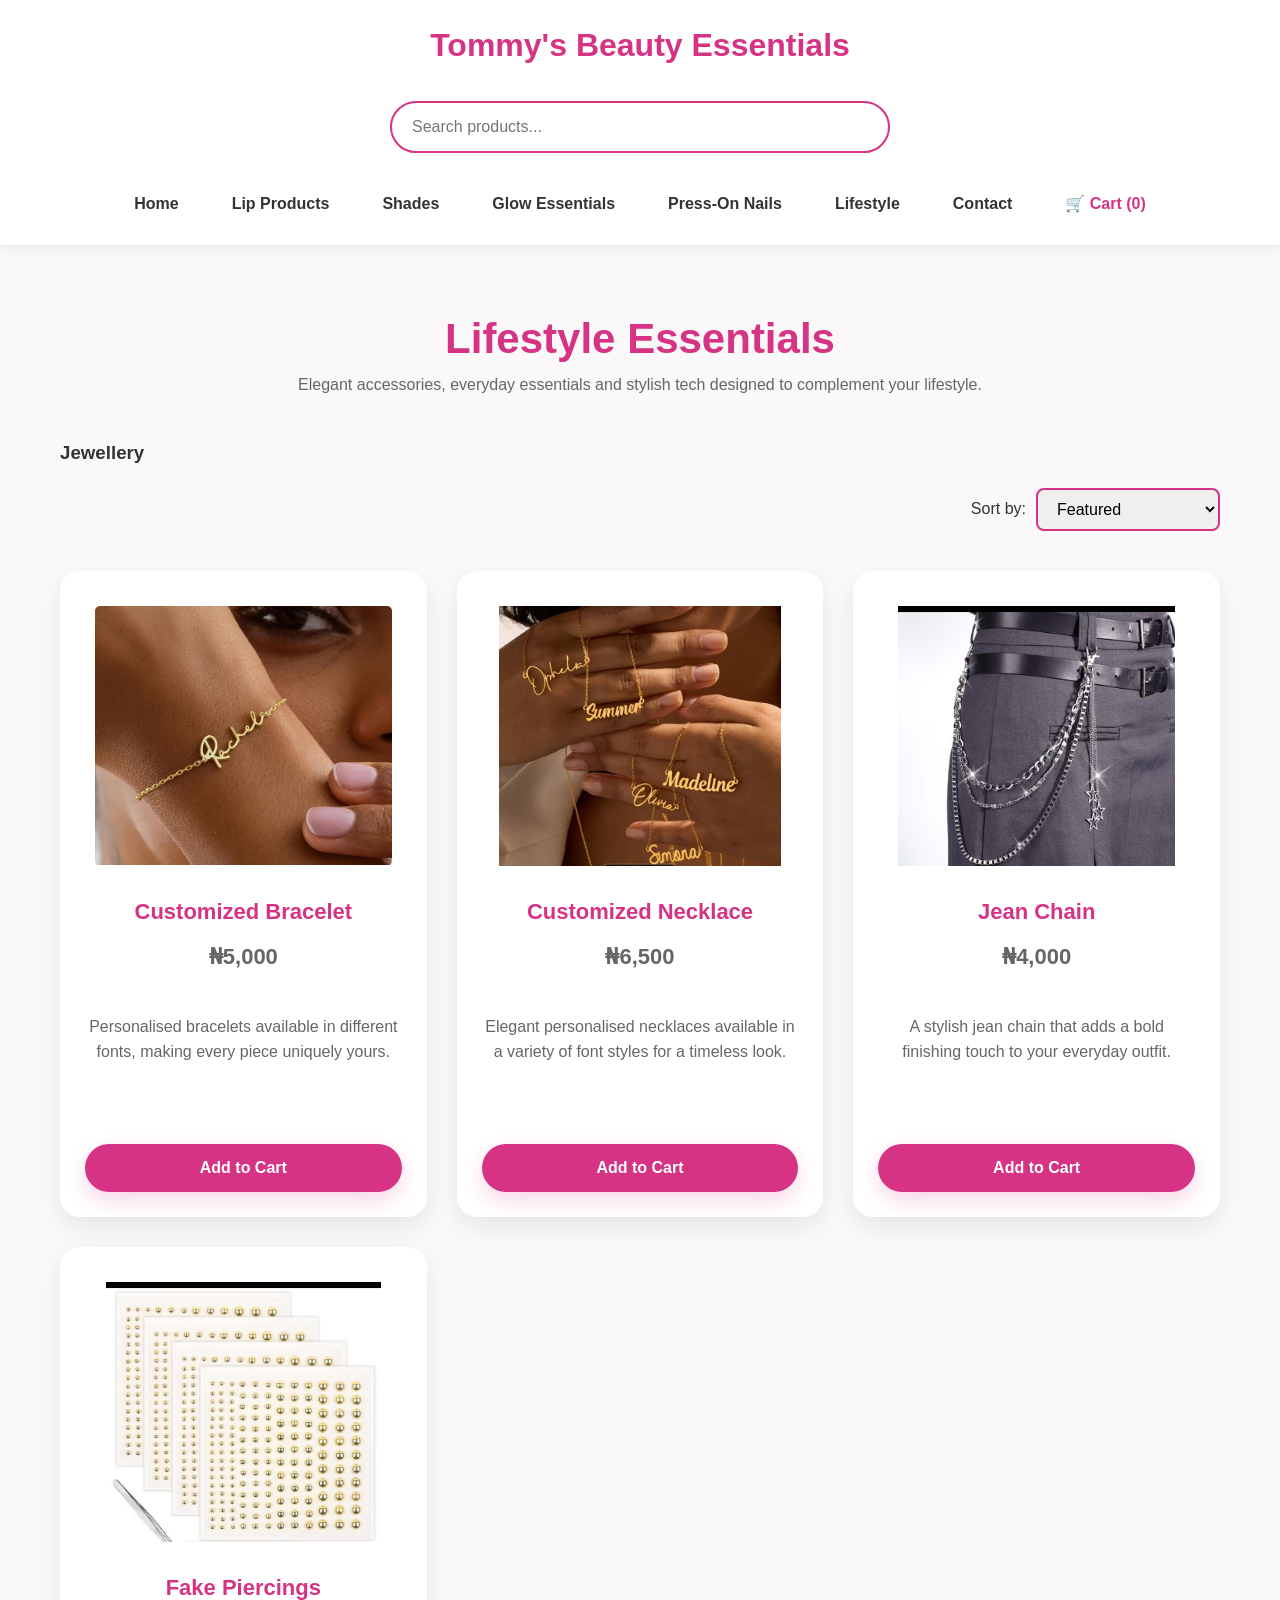
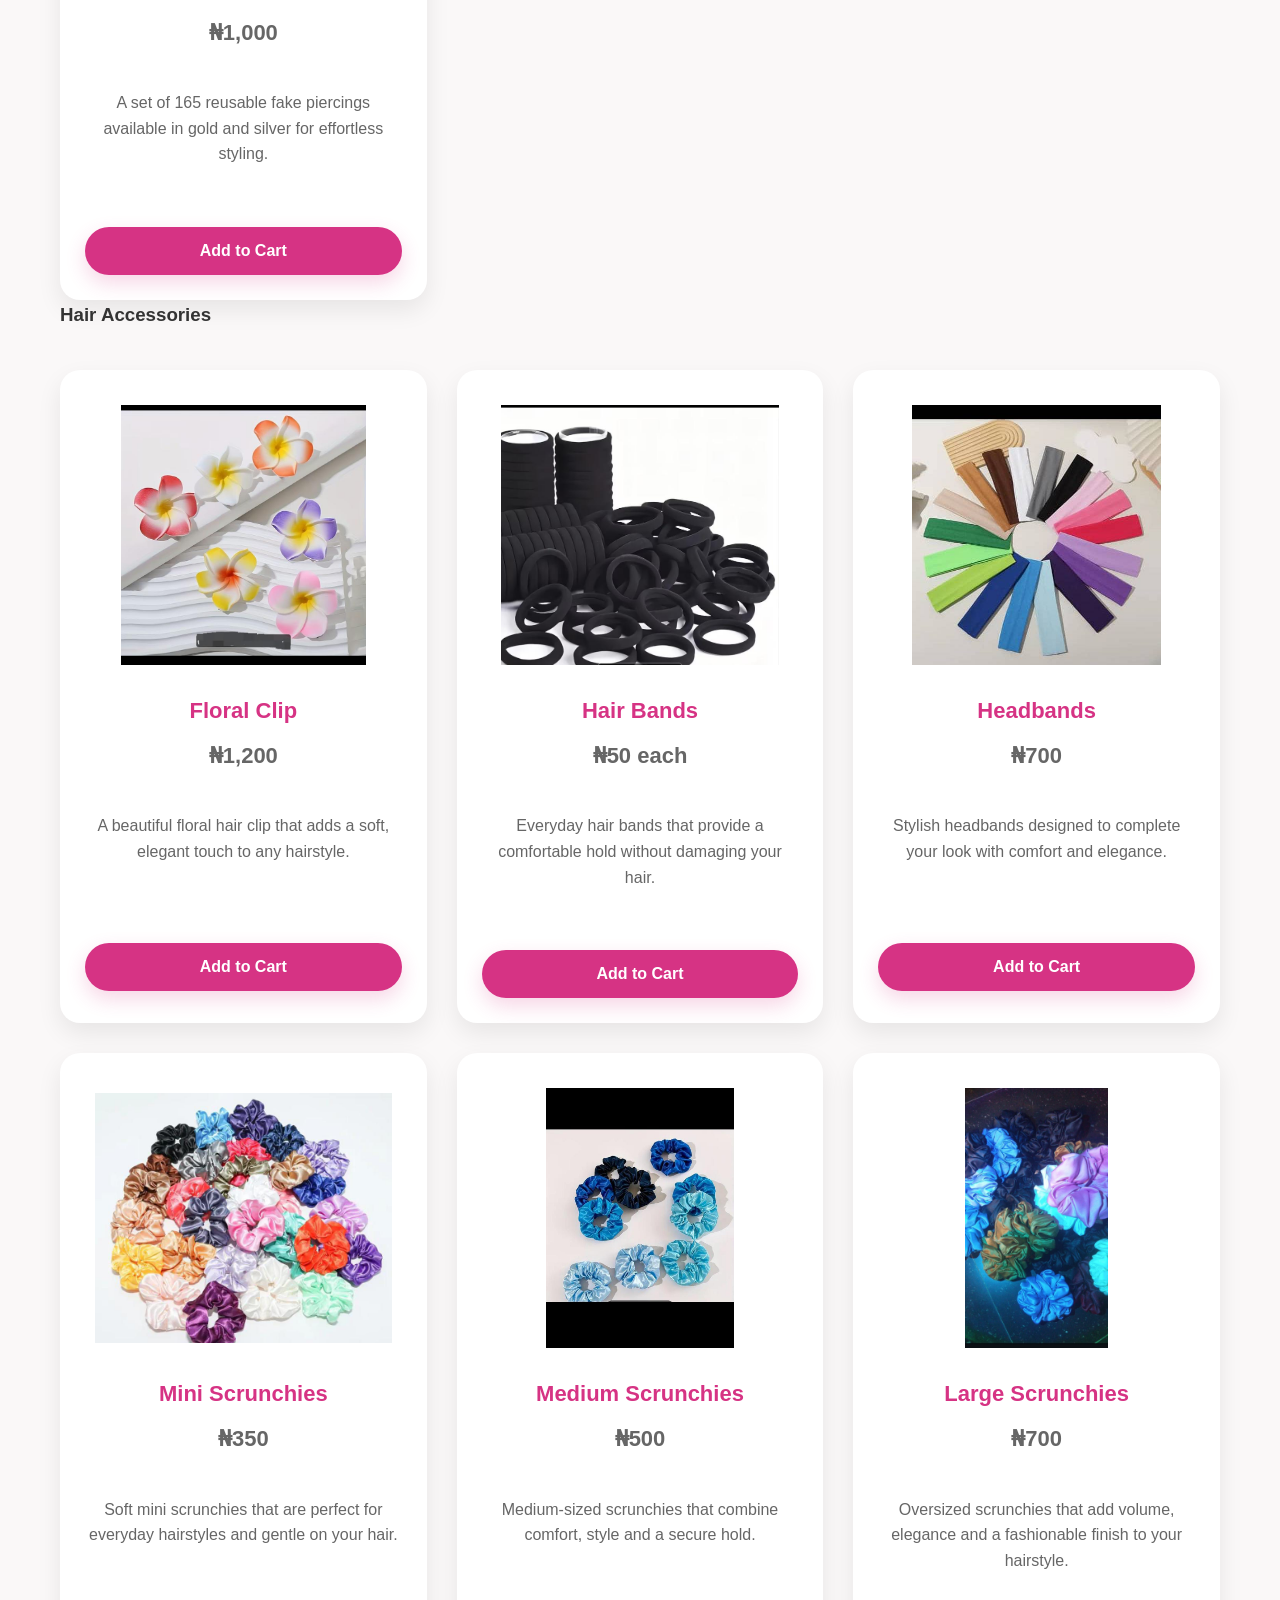
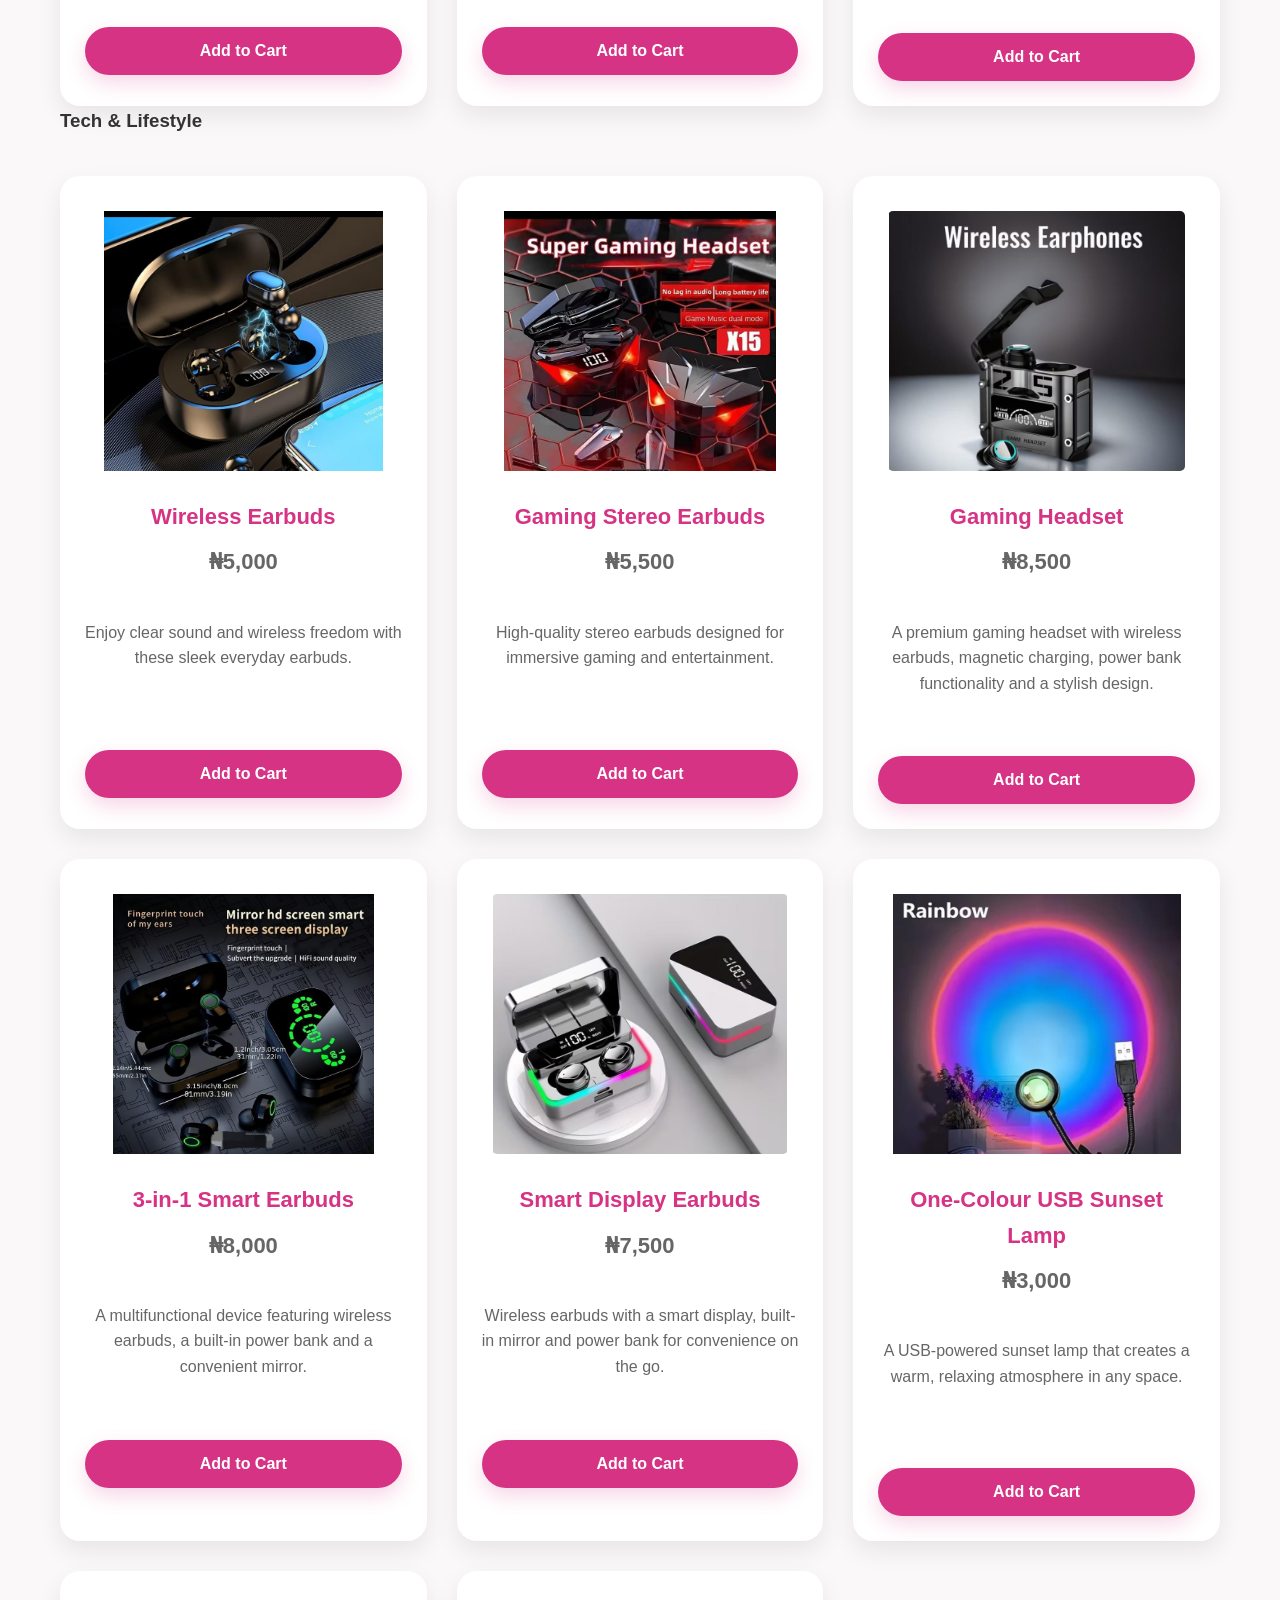
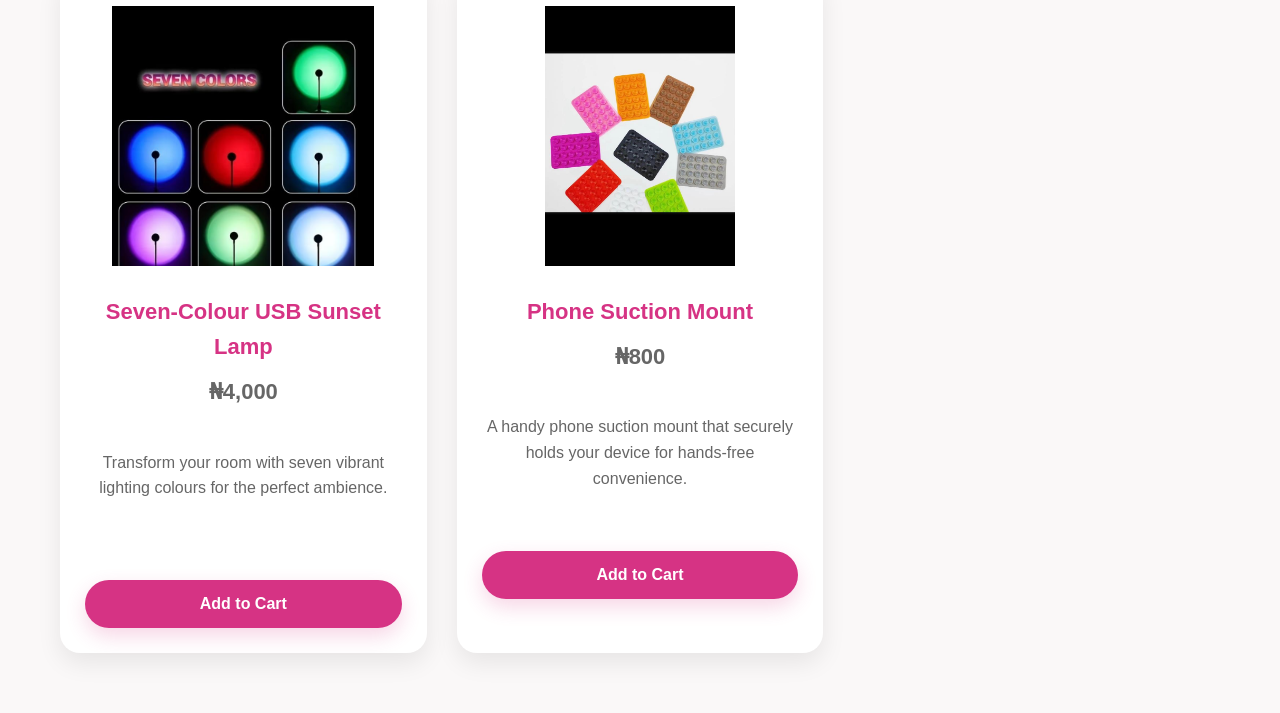
==== accessories.html @ 5f36fb68 "First website upload" ====
<!DOCTYPE html>
<html lang="en">
<head>
    <meta charset="UTF-8">
    <meta name="viewport" content="width=device-width, initial-scale=1.0">
    <title>Lifestyle Essentials | Tommy's Beauty Essentials</title>
    <link rel="stylesheet" href="style.css">
    <link rel="icon" type="image/jpeg" href="images/favicon.jpeg">
</head>

<body>

<header>
    <h1>Tommy's Beauty Essentials</h1>
    <div class="search-box">
    <input
        type="text"
        id="searchInput"
        placeholder="Search products..."
        onkeyup="searchProducts()">
    </div>

    <nav>
        <a href="index.html">Home</a>
        <a href="lip-products.html">Lip Products</a>
        <a href="shades.html">Shades</a>
        <a href="skincare.html">Glow Essentials</a>
        <a href="nails.html">Press-On Nails</a>
        <a href="accessories.html">Lifestyle</a>
        <a href="contact.html">Contact</a>
        <a href="cart.html" id="cart-link">🛒 Cart (0)</a>
</nav>
</header>

<section class="collection">

    <h2>Lifestyle Essentials</h2>

    <p>Elegant accessories, everyday essentials and stylish tech designed to complement your lifestyle.</p>

    <h3>Jewellery</h3>
    <div class="sort-box">

<label for="sort">Sort by:</label>

<select id="sort" onchange="sortProducts()">

<option value="default">Featured</option>

<option value="low-high">Price: Low to High</option>

<option value="high-low">Price: High to Low</option>

<option value="a-z">A - Z</option>

<option value="z-a">Z - A</option>

</select>

</div>

    <div class="product-container">
      <div class="product-card">

    <img src="images/customized-bracelets.jpeg" alt="Customized Bracelet">

    <h3>Customized Bracelet</h3>

    <p class="price">₦5,000</p>

    <p class="product-description">
        Personalised bracelets available in different fonts, making every piece uniquely yours.
    </p>

    <button onclick="addToCart('Customized Bracelet', 5000)">Add to Cart</button>

</div>
  <div class="product-card">

    <img src="images/customized-necklaces.jpeg" alt="Customized Necklace">

    <h3>Customized Necklace</h3>

    <p class="price">₦6,500</p>

    <p class="product-description">
        Elegant personalised necklaces available in a variety of font styles for a timeless look.
    </p>

    <button onclick="addToCart('Customized Necklace', 6500)">Add to Cart</button>

</div>
<div class="product-card">

    <img src="images/jean-chain.jpeg" alt="Jean Chain">

    <h3>Jean Chain</h3>

    <p class="price">₦4,000</p>

    <p class="product-description">
        A stylish jean chain that adds a bold finishing touch to your everyday outfit.
    </p>

    <button onclick="addToCart('Jean Chain', 4000)">Add to Cart</button>

</div>
<div class="product-card">

    <img src="images/fake-piercings.jpeg" alt="Fake Piercings">

    <h3>Fake Piercings</h3>

    <p class="price">₦1,000</p>

    <p class="product-description">
        A set of 165 reusable fake piercings available in gold and silver for effortless styling.
    </p>

    <button onclick="addToCart('Fake Piercings', 1000)">Add to Cart</button>

</div>
    </div>
    <h3>Hair Accessories</h3>

<div class="product-container">
    <div class="product-card">

    <img src="images/floral-clip.jpeg" alt="Floral Clip">

    <h3>Floral Clip</h3>

    <p class="price">₦1,200</p>

    <p class="product-description">
        A beautiful floral hair clip that adds a soft, elegant touch to any hairstyle.
    </p>

    <button onclick="addToCart('Floral Clip', 1200)">Add to Cart</button>

</div>
<div class="product-card">

    <img src="images/hair-bands.jpeg" alt="Hair Bands">

    <h3>Hair Bands</h3>

    <p class="price">₦50 each</p>

    <p class="product-description">
        Everyday hair bands that provide a comfortable hold without damaging your hair.
    </p>

 <button onclick="addToCart('Hair Bands', 50)">Add to Cart</button>   

</div>
<div class="product-card">

    <img src="images/headbands.jpeg" alt="Headbands">

    <h3>Headbands</h3>

    <p class="price">₦700</p>

    <p class="product-description">
        Stylish headbands designed to complete your look with comfort and elegance.
    </p>

    <button onclick="addToCart('Headbands', 700)">Add to Cart</button>

</div>
<div class="product-card">

    <img src="images/mini-scrunchies.jpeg" alt="Mini Scrunchies">

    <h3>Mini Scrunchies</h3>

    <p class="price">₦350</p>

    <p class="product-description">
        Soft mini scrunchies that are perfect for everyday hairstyles and gentle on your hair.
    </p>

    <button onclick="addToCart('Mini Scrunchies', 350)">Add to Cart</button>

</div>
<div class="product-card">

    <img src="images/medium-size-scrunchies.jpeg" alt="Medium Scrunchies">

    <h3>Medium Scrunchies</h3>

    <p class="price">₦500</p>

    <p class="product-description">
        Medium-sized scrunchies that combine comfort, style and a secure hold.
    </p>

    <button onclick="addToCart('Medium Scrunchies', 500)">Add to Cart</button>

</div>
<div class="product-card">

    <img src="images/big-scrunchies.jpeg" alt="Large Scrunchies">

    <h3>Large Scrunchies</h3>

    <p class="price">₦700</p>

    <p class="product-description">
        Oversized scrunchies that add volume, elegance and a fashionable finish to your hairstyle.
    </p>

    <button onclick="addToCart('Large Scrunchies', 700)">Add to Cart</button>

</div>
</div>
<h3>Tech & Lifestyle</h3>

<div class="product-container">
    <div class="product-card">

    <img src="images/wireless-earbuds.jpeg" alt="Wireless Earbuds">

    <h3>Wireless Earbuds</h3>

    <p class="price">₦5,000</p>

    <p class="product-description">
        Enjoy clear sound and wireless freedom with these sleek everyday earbuds.
    </p>

    <button onclick="addToCart('Wireless Earbuds', 5000)">Add to Cart</button>

</div>
<div class="product-card">

    <img src="images/gaming-stereo-earbud.jpeg" alt="Gaming Stereo Earbuds">

    <h3>Gaming Stereo Earbuds</h3>

    <p class="price">₦5,500</p>

    <p class="product-description">
        High-quality stereo earbuds designed for immersive gaming and entertainment.
    </p>

    <button onclick="addToCart('Gaming Stereo Earbuds', 5500)">Add to Cart</button>

</div>
<div class="product-card">

    <img src="images/gaming-headset.jpeg" alt="Gaming Headset">

    <h3>Gaming Headset</h3>

    <p class="price">₦8,500</p>

    <p class="product-description">
        A premium gaming headset with wireless earbuds, magnetic charging, power bank functionality and a stylish design.
    </p>

    <button onclick="addToCart('Gaming Headset', 8500)">Add to Cart</button>

</div>
<div class="product-card">

    <img src="images/three-in-one-earbud.jpeg" alt="3-in-1 Smart Earbuds">

    <h3>3-in-1 Smart Earbuds</h3>

    <p class="price">₦8,000</p>

    <p class="product-description">
        A multifunctional device featuring wireless earbuds, a built-in power bank and a convenient mirror.
    </p>

    <button onclick="addToCart('3-in-1 Smart Earbuds', 8000)">Add to Cart</button>

</div>
<div class="product-card">

    <img src="images/ear-buds.jpeg" alt="Smart Display Earbuds">

    <h3>Smart Display Earbuds</h3>

    <p class="price">₦7,500</p>

    <p class="product-description">
        Wireless earbuds with a smart display, built-in mirror and power bank for convenience on the go.
    </p>

    <button onclick="addToCart('Smart Display Earbuds', 7500)">Add to Cart</button>

</div>
<div class="product-card">

    <img src="images/one-color-usb-lamp.jpeg" alt="One-Colour USB Sunset Lamp">

    <h3>One-Colour USB Sunset Lamp</h3>

    <p class="price">₦3,000</p>

    <p class="product-description">
        A USB-powered sunset lamp that creates a warm, relaxing atmosphere in any space.
    </p>

    <button onclick="addToCart('One-Colour USB Sunset Lamp', 3000)">Add to Cart</button>

</div>
<div class="product-card">

    <img src="images/seven-colors-usb-lamp.jpeg" alt="Seven-Colour USB Sunset Lamp">

    <h3>Seven-Colour USB Sunset Lamp</h3>

    <p class="price">₦4,000</p>

    <p class="product-description">
        Transform your room with seven vibrant lighting colours for the perfect ambience.
    </p>

    <button onclick="addToCart('Seven-Colour USB Sunset Lamp', 4000)">Add to Cart</button>

</div>
<div class="product-card">

    <img src="images/phone-suction.jpeg" alt="Phone Suction Mount">

    <h3>Phone Suction Mount</h3>

    <p class="price">₦800</p>

    <p class="product-description">
        A handy phone suction mount that securely holds your device for hands-free convenience.
    </p>

    <button onclick="addToCart('Phone Suction Mount', 800)">Add to Cart</button>

</div>
</div>

</section>
<script src="script.js"></script>
</body>
</html>
---- style.css ----
/* ===========================
   GLOBAL STYLES
=========================== */

*{
    margin:0;
    padding:0;
    box-sizing:border-box;
}

body{
    font-family:Arial, Helvetica, sans-serif;
    background:#faf8f8;
    color:#333;
    line-height:1.6;
}

img{
    max-width:100%;
    display:block;
}

a{
    text-decoration:none;
}

/* ===========================
   HEADER
=========================== */

header{
    background:white;
    padding:20px;
    text-align:center;
    box-shadow:0 3px 12px rgba(0,0,0,.08);
    position:sticky;
    top:0;
    width:100%;
    z-index:999;
}

header h1{
    color:#d63384;
    margin-bottom:15px;
    font-size:2rem;
}

/* ===========================
   NAVIGATION
=========================== */

nav{
    display:flex;
    justify-content:center;
    flex-wrap:wrap;
    gap:25px;
}

nav a{
    color:#333;
    font-weight:bold;
    transition:.3s;
    padding:8px 14px;
    border-radius:8px;
}

nav a:hover{
    color:#d63384;
    background:#ffe3ef;
}

#cart-link{
    color:#d63384;
}

/* ===========================
   HERO
=========================== */

.hero{
    min-height:85vh;
    display:flex;
    flex-direction:column;
    justify-content:center;
    align-items:center;
    text-align:center;
    padding:40px 20px;
    background:linear-gradient(135deg,#fff7fb,#ffeaf3,#fff);
}

.hero h2{
    font-size:60px;
    color:#d63384;
    margin-bottom:20px;
    line-height:1.2;
}

.hero p{
    max-width:700px;
    font-size:20px;
    color:#666;
}

.hero-buttons{
    display:flex;
    gap:20px;
    margin-top:35px;
    flex-wrap:wrap;
}

/* ===========================
   BUTTONS
=========================== */

button{
    background:#d63384;
    color:white;
    border:none;
    padding:15px 35px;
    border-radius:40px;
    font-size:16px;
    font-weight:bold;
    cursor:pointer;
    transition:.3s;
    box-shadow:0 8px 20px rgba(214,51,132,.2);
}
button:hover{
    transform:translateY(-3px) scale(1.03);
    background:#b6256d;
}

.secondary-btn{
    background:white;
    color:#d63384;
    border:2px solid #d63384;
}

.secondary-btn:hover{
    color:white;
    background:#d63384;
}

/* ===========================
   STATS SECTION
=========================== */

.stats{
    display:grid;
    grid-template-columns:repeat(auto-fit,minmax(220px,1fr));
    gap:25px;
    padding:80px 10%;
    background:white;
}

.stat-box{
    background:#fff7fb;
    padding:30px;
    border-radius:18px;
    text-align:center;
    box-shadow:0 8px 20px rgba(0,0,0,.06);
    transition:.3s;
}

.stat-box:hover{
    transform:translateY(-8px);
}

.stat-box h3{
    font-size:35px;
    color:#d63384;
    margin-bottom:10px;
}

.stat-box p{
    color:#666;
}

/* ===========================
   CATEGORY SECTION
=========================== */

.categories{
    padding:80px 10%;
}

.categories h2{
    text-align:center;
    font-size:42px;
    color:#d63384;
    margin-bottom:50px;
}

.category-grid{
    display:grid;
    grid-template-columns:repeat(auto-fit,minmax(250px,1fr));
    gap:25px;
}

.category-card{
    background:white;
    border-radius:20px;
    padding:30px;
    color:#333;
    box-shadow:0 10px 25px rgba(0,0,0,.08);
    transition:.3s;
}

.category-card:hover{
    transform:translateY(-10px);
}

.category-card h3{
    color:#d63384;
    margin-bottom:15px;
}

.category-card p{
    color:#666;
}
/* ===========================
   PRODUCTS
=========================== */

.products{
    padding:80px 10%;
    text-align:center;
    background:#fff;
}

.products h2{
    font-size:42px;
    color:#d63384;
    margin-bottom:50px;
}

.product-container{
    display:grid;
    grid-template-columns:repeat(auto-fit,minmax(280px,1fr));
    gap:30px;
    margin-top:40px;
}

.product-card{
    background:#fff;
    border-radius:20px;
    padding:25px;
    text-align:center;
    box-shadow:0 10px 25px rgba(0,0,0,.08);
    transition:.3s;
}

.product-card:hover{
    transform:translateY(-10px);
    box-shadow:0 15px 35px rgba(0,0,0,.15);
}

.product-card img{
    width:100%;
    height:280px;
    object-fit:contain;
    background:white;
    padding:10px;
    border-radius:15px;
}

.product-card h3{
    margin:18px 0 10px;
    color:#d63384;
    font-size:22px;
}

.price{
    font-size:22px;
    font-weight:bold;
    color:#222;
    margin-bottom:12px;
}

.product-description{
    color:#666;
    line-height:1.6;
    min-height:70px;
}

.product-card button{
    margin-top:20px;
    width:100%;
}

/* ===========================
   PAGE HEADER
=========================== */

.page-header{
    text-align:center;
    padding:70px 20px 40px;
}

.page-header h2{
    font-size:45px;
    color:#d63384;
    margin-bottom:15px;
}

.page-header p{
    max-width:700px;
    margin:auto;
    color:#666;
    font-size:18px;
}

/* ===========================
   ABOUT
=========================== */

.about{
    padding:80px 10%;
    background:#fff7fb;
    text-align:center;
}

.about h2{
    color:#d63384;
    margin-bottom:45px;
}

.about-container{
    display:grid;
    grid-template-columns:repeat(auto-fit,minmax(260px,1fr));
    gap:30px;
}

.about-box{
    background:white;
    padding:30px;
    border-radius:18px;
    box-shadow:0 8px 20px rgba(0,0,0,.08);
    transition:.3s;
}

.about-box:hover{
    transform:translateY(-10px);
}

.about-box h3{
    color:#d63384;
    margin-bottom:15px;
}

.about-box p{
    color:#666;
}

/* ===========================
   COLLECTION PAGES
=========================== */

.collection{
    max-width:1200px;
    margin:auto;
    padding:60px 20px;
}

.collection h2{
    text-align:center;
    color:#d63384;
    font-size:42px;
}

.collection p{
    text-align:center;
    color:#666;
    margin-bottom:40px;
}
/* ===========================
   SHOPPING CART
=========================== */

.cart-item{
    background:#fff;
    padding:25px;
    margin:20px 0;
    border-radius:18px;
    box-shadow:0 8px 20px rgba(0,0,0,.08);
}

.cart-item h3{
    color:#d63384;
    margin-bottom:10px;
}

.quantity-controls{
    display:flex;
    justify-content:center;
    align-items:center;
    gap:15px;
    margin:18px 0;
}

.quantity-controls button{
    width:40px;
    height:40px;
    border-radius:50%;
    padding:0;
    font-size:20px;
}

.quantity-controls span{
    font-size:18px;
    font-weight:bold;
}

.checkout-btn{
    margin-top:20px;
}

.clear-cart-btn{
    background:#555;
    margin-right:15px;
}

.clear-cart-btn:hover{
    background:#333;
}

/* ===========================
   CHECKOUT FORM
=========================== */

.checkout-form{
    max-width:650px;
    margin:50px auto;
    display:flex;
    flex-direction:column;
    gap:20px;
}

.checkout-form h3{
    color:#d63384;
}

.checkout-form input,
.checkout-form textarea{
    width:100%;
    padding:16px;
    border:1px solid #ddd;
    border-radius:12px;
    font-size:16px;
}

.checkout-form input:focus,
.checkout-form textarea:focus{
    outline:none;
    border:2px solid #d63384;
}

/* ===========================
   NEWSLETTER
=========================== */

.newsletter{
    background:#d63384;
    color:white;
    text-align:center;
    padding:80px 20px;
}

.newsletter h2{
    margin-bottom:15px;
    font-size:40px;
}

.newsletter p{
    margin-bottom:30px;
}

.newsletter form{
    display:flex;
    justify-content:center;
    gap:15px;
    flex-wrap:wrap;
}

.newsletter input{
    width:320px;
    padding:16px;
    border:none;
    border-radius:40px;
    font-size:16px;
}

.newsletter button{
    background:white;
    color:#d63384;
}

/* ===========================
   FOOTER
=========================== */

footer{
    background:#222;
    color:white;
    padding:60px 10%;
    text-align:center;
}

footer h3{
    margin-bottom:20px;
}

footer p{
    color:#ddd;
    margin:10px 0;
}

footer a{
    color:#ff9fc8;
}

footer a:hover{
    color:white;
}

/* ===========================
   WHATSAPP BUTTON
=========================== */

.whatsapp-btn{
    position:fixed;
    bottom:25px;
    right:25px;
    width:65px;
    height:65px;
    background:#25D366;
    border-radius:50%;
    display:flex;
    justify-content:center;
    align-items:center;
    color:white;
    font-size:32px;
    text-decoration:none;
    box-shadow:0 10px 25px rgba(0,0,0,.25);
    transition:.3s;
    z-index:1000;
}

.whatsapp-btn:hover{
    transform:scale(1.1);
}
/* ===========================
   MOBILE RESPONSIVE
=========================== */

@media (max-width:768px){

header h1{
    font-size:1.6rem;
}

nav{
    gap:15px;
}

.hero{
    min-height:70vh;
    padding:60px 20px;
}

.hero h2{
    font-size:38px;
}

.hero p{
    font-size:17px;
}

.hero-buttons{
    flex-direction:column;
    width:100%;
}

.hero-buttons button{
    width:100%;
}

.products h2,
.categories h2,
.about h2,
.page-header h2,
.collection h2{
    font-size:32px;
}

.product-card img{
    height:220px;
}

.newsletter input{
    width:100%;
}

.newsletter button{
    width:100%;
}

.quantity-controls{
    gap:10px;
}

footer{
    padding:40px 20px;
}

}
.search-box{
    text-align:center;
    margin:30px 0;
}

.search-box input{
    width:90%;
    max-width:500px;
    padding:15px 20px;
    border:2px solid #d63384;
    border-radius:30px;
    font-size:16px;
    outline:none;
}

.search-box input:focus{
    box-shadow:0 0 10px rgba(214,51,132,.3);
}
.sort-box{
    display:flex;
    justify-content:flex-end;
    align-items:center;
    gap:10px;
    margin:20px 0;
}

.sort-box select{
    padding:10px 15px;
    border:2px solid #d63384;
    border-radius:8px;
    font-size:16px;
}
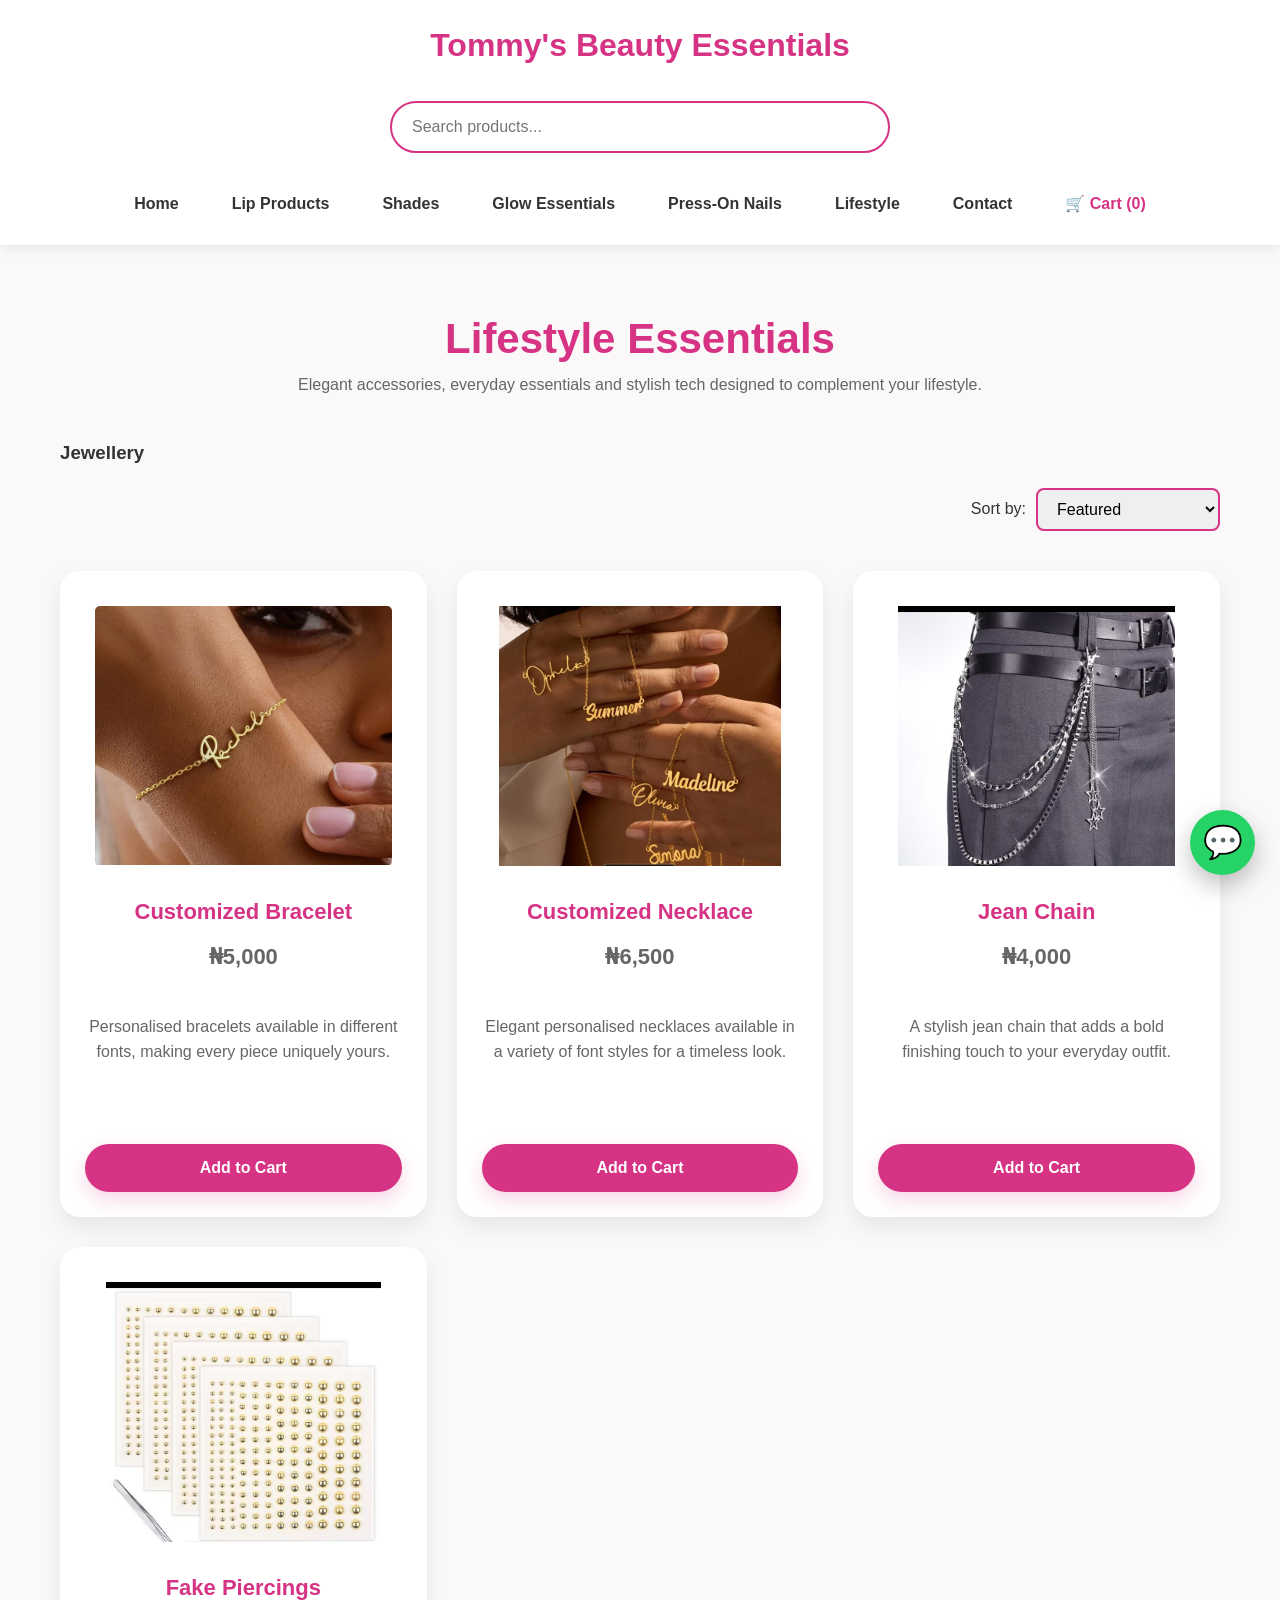
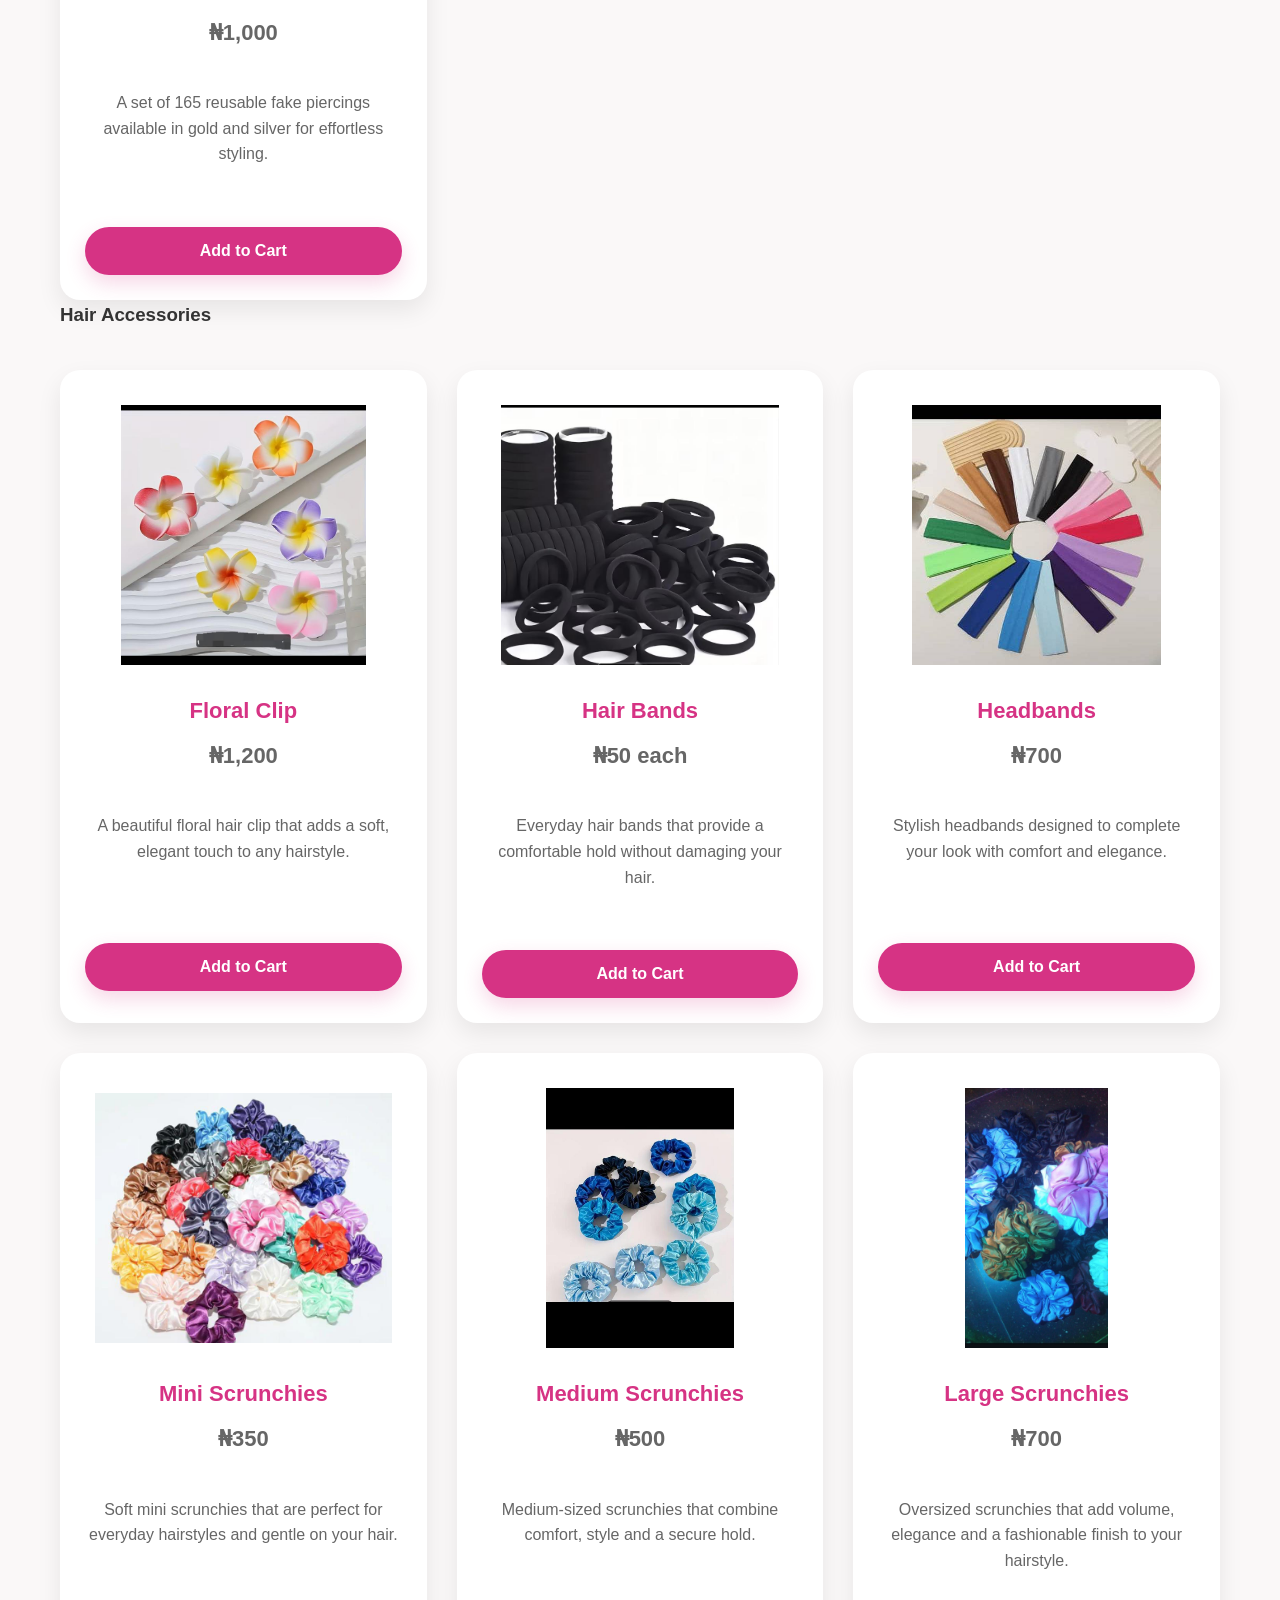
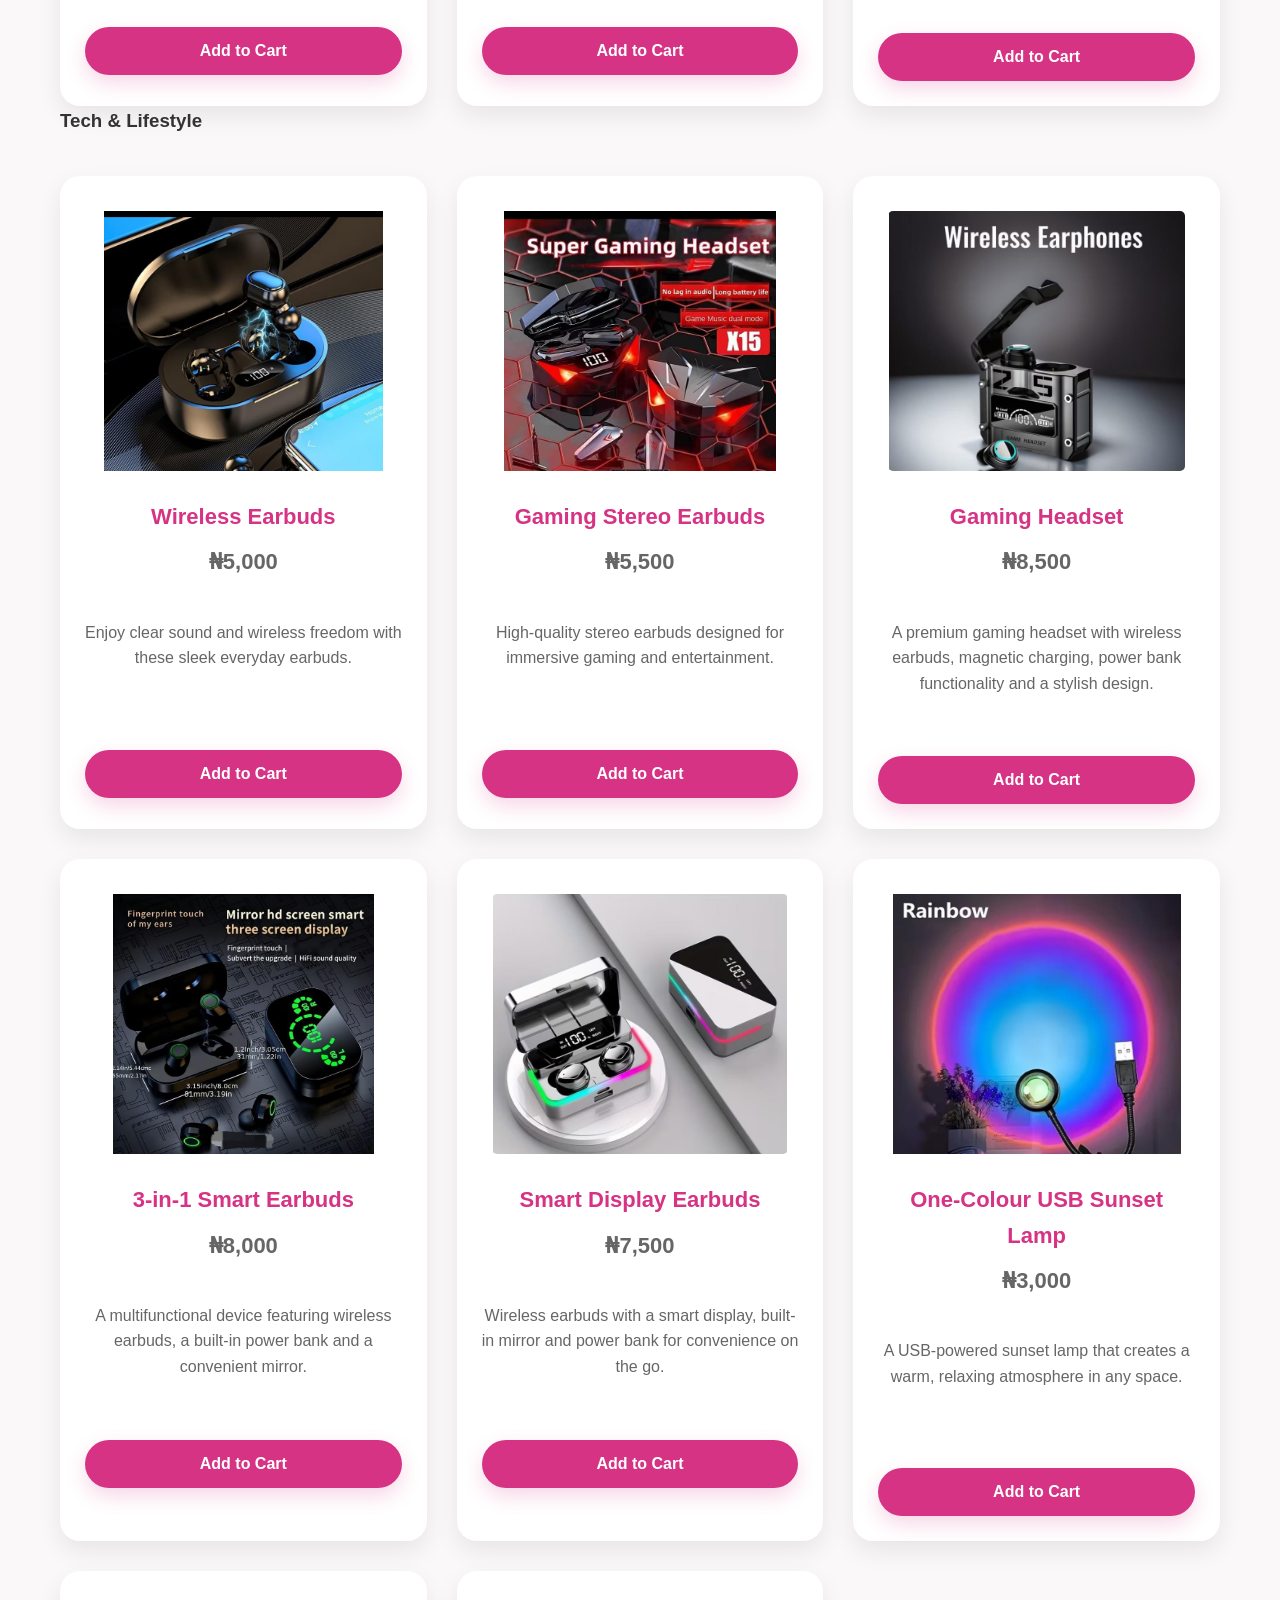
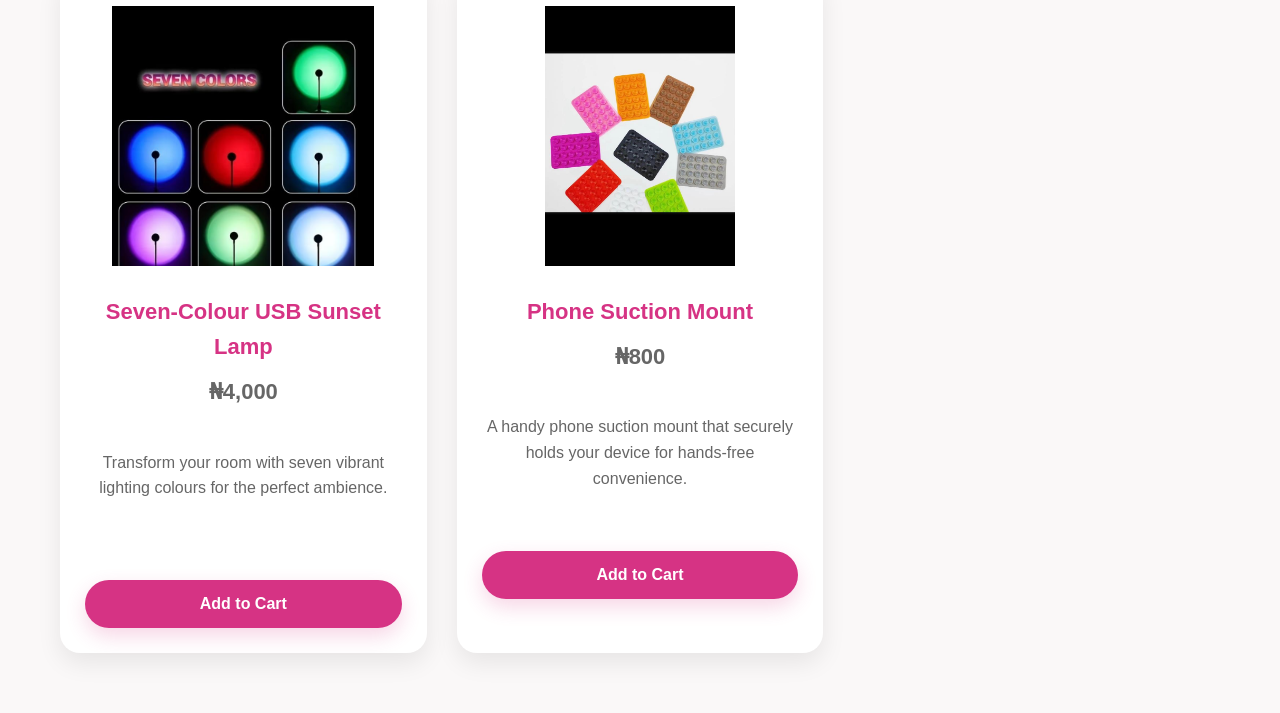
==== commit 032ab3c3: "Add files via upload" ====
--- a/accessories.html
+++ b/accessories.html
@@ -19,8 +19,9 @@
         placeholder="Search products..."
         onkeyup="searchProducts()">
     </div>
-
-    <nav>
+   <button class="mobile-menu-btn" onclick="toggleMenu()">☰</button>
+
+    <nav id="mainNav">
         <a href="index.html">Home</a>
         <a href="lip-products.html">Lip Products</a>
         <a href="shades.html">Shades</a>
@@ -341,6 +342,12 @@
 </div>
 
 </section>
+<a href="https://wa.me/2349115180053"
+   class="whatsapp-btn"
+   target="_blank"
+   aria-label="Chat with Tommy's Beauty Essentials on WhatsApp">
+    💬
+</a>
 <script src="script.js"></script>
 </body>
 </html>
--- a/style.css
+++ b/style.css
@@ -1,4 +1,4 @@
-  /* ===========================
+/* ===========================
    GLOBAL STYLES
 =========================== */
 
@@ -644,4 +644,45 @@
     border:2px solid #d63384;
     border-radius:8px;
     font-size:16px;
+}
+/* ===========================
+   MOBILE MENU
+=========================== */
+
+.mobile-menu-btn{
+    display:none;
+    background:#d63384;
+    color:white;
+    border:none;
+    padding:10px 16px;
+    border-radius:10px;
+    font-size:24px;
+    cursor:pointer;
+    box-shadow:none;
+}
+
+@media (max-width:768px){
+
+    .mobile-menu-btn{
+        display:inline-block;
+        margin:5px auto 10px;
+    }
+
+    nav{
+        display:none;
+        flex-direction:column;
+        gap:5px;
+        width:100%;
+        margin-top:10px;
+    }
+
+    nav.mobile-menu-open{
+        display:flex;
+    }
+
+    nav a{
+        padding:10px;
+        width:100%;
+    }
+
 }
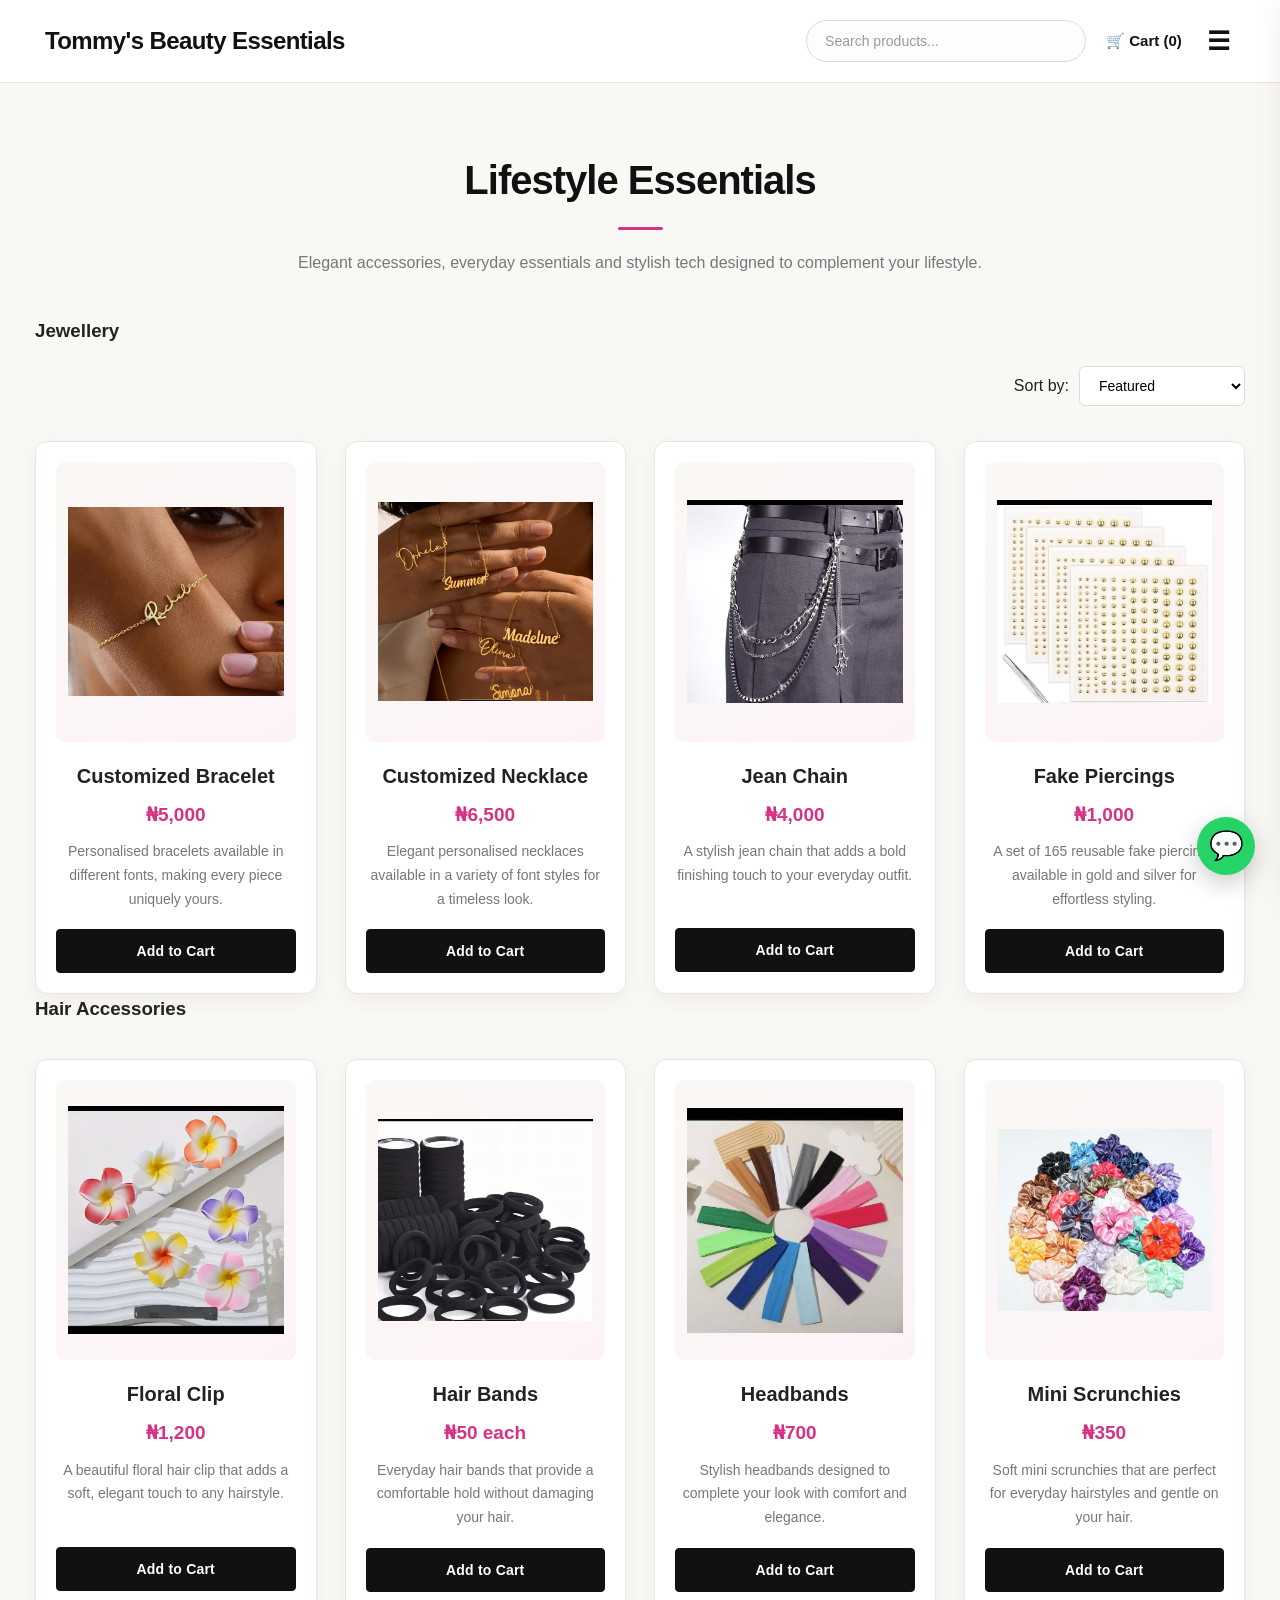
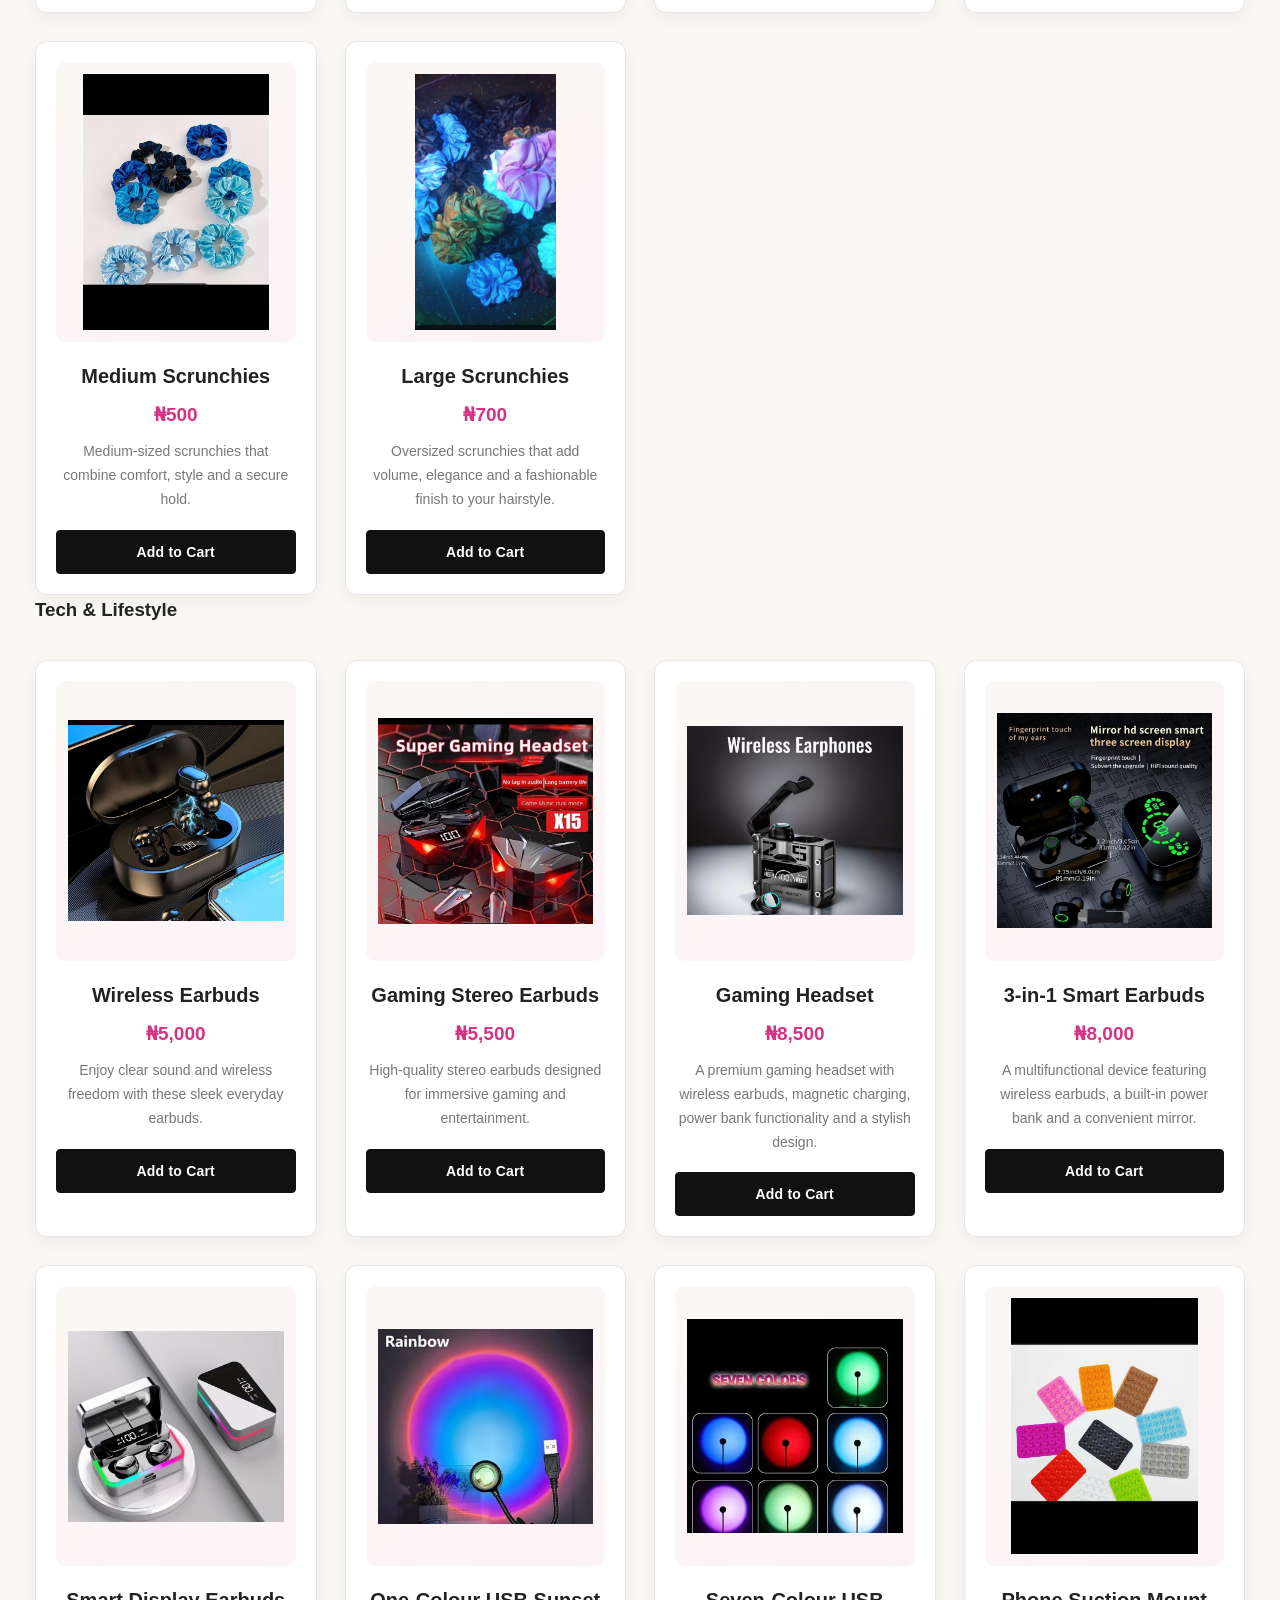
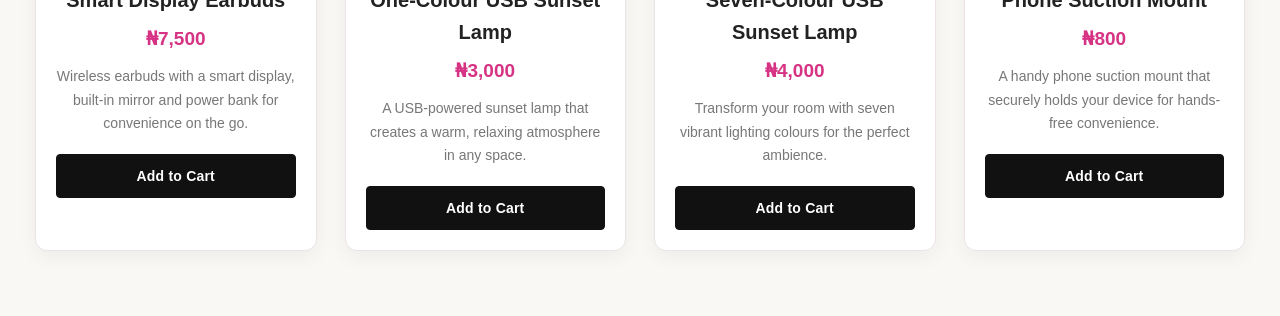
==== commit bad2b267: "Add files via upload" ====
--- a/accessories.html
+++ b/accessories.html
@@ -10,27 +10,84 @@
 
 <body>
 
-<header>
-    <h1>Tommy's Beauty Essentials</h1>
-    <div class="search-box">
-    <input
-        type="text"
-        id="searchInput"
-        placeholder="Search products..."
-        onkeyup="searchProducts()">
+<header
+<header class="site-header">
+
+    <div class="header-main">
+
+        <a href="index.html" class="brand-name">
+            Tommy's Beauty Essentials
+        </a>
+
+        <div class="header-actions">
+
+            <div class="search-box">
+                <input
+                    type="text"
+                    id="searchInput"
+                    placeholder="Search products..."
+                    onkeyup="searchProducts()">
+            </div>
+
+            <a href="cart.html" class="header-cart" id="cart-link">
+                🛒 <span>Cart (0)</span>
+            </a>
+
+            <button
+                class="mobile-menu-btn"
+                onclick="toggleMenu()"
+                aria-label="Open navigation menu">
+                ☰
+            </button>
+
+        </div>
+
     </div>
-   <button class="mobile-menu-btn" onclick="toggleMenu()">☰</button>
-
-    <nav id="mainNav">
+
+</header>
+
+<!-- SIDE NAVIGATION -->
+
+<div class="menu-overlay" onclick="toggleMenu()"></div>
+
+<aside id="mainNav" class="side-menu">
+
+    <div class="side-menu-header">
+
+        <h2>TBE</h2>
+
+        <button
+            class="close-menu-btn"
+            onclick="toggleMenu()"
+            aria-label="Close navigation menu">
+            ×
+        </button>
+
+    </div>
+
+    <nav class="side-menu-links">
+
         <a href="index.html">Home</a>
+
         <a href="lip-products.html">Lip Products</a>
+
         <a href="shades.html">Shades</a>
+
         <a href="skincare.html">Glow Essentials</a>
+
         <a href="nails.html">Press-On Nails</a>
+
         <a href="accessories.html">Lifestyle</a>
+
         <a href="contact.html">Contact</a>
-        <a href="cart.html" id="cart-link">🛒 Cart (0)</a>
-</nav>
+
+        <a href="cart.html" class="side-cart-link">
+            🛒 Cart
+        </a>
+
+    </nav>
+
+</aside>
 </header>
 
 <section class="collection">
--- a/style.css
+++ b/style.css
@@ -1,688 +1,1949 @@
-/* ===========================
-   GLOBAL STYLES
-=========================== */
-
-*{
-    margin:0;
-    padding:0;
-    box-sizing:border-box;
-}
-
-body{
-    font-family:Arial, Helvetica, sans-serif;
-    background:#faf8f8;
-    color:#333;
-    line-height:1.6;
-}
-
-img{
-    max-width:100%;
-    display:block;
-}
-
-a{
-    text-decoration:none;
-}
-
-/* ===========================
-   HEADER
-=========================== */
-
-header{
-    background:white;
-    padding:20px;
-    text-align:center;
-    box-shadow:0 3px 12px rgba(0,0,0,.08);
-    position:sticky;
-    top:0;
-    width:100%;
-    z-index:999;
-}
-
-header h1{
-    color:#d63384;
-    margin-bottom:15px;
-    font-size:2rem;
-}
-
-/* ===========================
-   NAVIGATION
-=========================== */
-
-nav{
-    display:flex;
-    justify-content:center;
-    flex-wrap:wrap;
-    gap:25px;
-}
-
-nav a{
-    color:#333;
-    font-weight:bold;
-    transition:.3s;
-    padding:8px 14px;
-    border-radius:8px;
-}
-
-nav a:hover{
-    color:#d63384;
-    background:#ffe3ef;
-}
-
-#cart-link{
-    color:#d63384;
-}
-
-/* ===========================
-   HERO
-=========================== */
-
-.hero{
-    min-height:85vh;
-    display:flex;
-    flex-direction:column;
-    justify-content:center;
-    align-items:center;
-    text-align:center;
-    padding:40px 20px;
-    background:linear-gradient(135deg,#fff7fb,#ffeaf3,#fff);
-}
-
-.hero h2{
-    font-size:60px;
-    color:#d63384;
-    margin-bottom:20px;
-    line-height:1.2;
-}
-
-.hero p{
-    max-width:700px;
-    font-size:20px;
-    color:#666;
-}
-
-.hero-buttons{
-    display:flex;
-    gap:20px;
-    margin-top:35px;
-    flex-wrap:wrap;
-}
-
-/* ===========================
-   BUTTONS
-=========================== */
-
-button{
-    background:#d63384;
-    color:white;
-    border:none;
-    padding:15px 35px;
-    border-radius:40px;
-    font-size:16px;
-    font-weight:bold;
-    cursor:pointer;
-    transition:.3s;
-    box-shadow:0 8px 20px rgba(214,51,132,.2);
-}
-button:hover{
-    transform:translateY(-3px) scale(1.03);
-    background:#b6256d;
-}
-
-.secondary-btn{
-    background:white;
-    color:#d63384;
-    border:2px solid #d63384;
-}
-
-.secondary-btn:hover{
-    color:white;
-    background:#d63384;
-}
-
-/* ===========================
-   STATS SECTION
-=========================== */
-
-.stats{
-    display:grid;
-    grid-template-columns:repeat(auto-fit,minmax(220px,1fr));
-    gap:25px;
-    padding:80px 10%;
-    background:white;
-}
-
-.stat-box{
-    background:#fff7fb;
-    padding:30px;
-    border-radius:18px;
-    text-align:center;
-    box-shadow:0 8px 20px rgba(0,0,0,.06);
-    transition:.3s;
-}
-
-.stat-box:hover{
-    transform:translateY(-8px);
-}
-
-.stat-box h3{
-    font-size:35px;
-    color:#d63384;
-    margin-bottom:10px;
-}
-
-.stat-box p{
-    color:#666;
-}
-
-/* ===========================
-   CATEGORY SECTION
-=========================== */
-
-.categories{
-    padding:80px 10%;
-}
-
-.categories h2{
-    text-align:center;
-    font-size:42px;
-    color:#d63384;
-    margin-bottom:50px;
-}
-
-.category-grid{
-    display:grid;
-    grid-template-columns:repeat(auto-fit,minmax(250px,1fr));
-    gap:25px;
-}
-
-.category-card{
-    background:white;
-    border-radius:20px;
-    padding:30px;
-    color:#333;
-    box-shadow:0 10px 25px rgba(0,0,0,.08);
-    transition:.3s;
-}
-
-.category-card:hover{
-    transform:translateY(-10px);
-}
-
-.category-card h3{
-    color:#d63384;
-    margin-bottom:15px;
-}
-
-.category-card p{
-    color:#666;
-}
-/* ===========================
-   PRODUCTS
-=========================== */
-
-.products{
-    padding:80px 10%;
-    text-align:center;
-    background:#fff;
-}
-
-.products h2{
-    font-size:42px;
-    color:#d63384;
-    margin-bottom:50px;
-}
-
-.product-container{
-    display:grid;
-    grid-template-columns:repeat(auto-fit,minmax(280px,1fr));
-    gap:30px;
-    margin-top:40px;
-}
-
-.product-card{
-    background:#fff;
-    border-radius:20px;
-    padding:25px;
-    text-align:center;
-    box-shadow:0 10px 25px rgba(0,0,0,.08);
-    transition:.3s;
-}
-
-.product-card:hover{
-    transform:translateY(-10px);
-    box-shadow:0 15px 35px rgba(0,0,0,.15);
-}
-
-.product-card img{
-    width:100%;
-    height:280px;
-    object-fit:contain;
-    background:white;
-    padding:10px;
-    border-radius:15px;
-}
-
-.product-card h3{
-    margin:18px 0 10px;
-    color:#d63384;
-    font-size:22px;
-}
-
-.price{
-    font-size:22px;
-    font-weight:bold;
-    color:#222;
-    margin-bottom:12px;
-}
-
-.product-description{
-    color:#666;
-    line-height:1.6;
-    min-height:70px;
-}
-
-.product-card button{
-    margin-top:20px;
-    width:100%;
-}
-
-/* ===========================
-   PAGE HEADER
-=========================== */
-
-.page-header{
-    text-align:center;
-    padding:70px 20px 40px;
-}
-
-.page-header h2{
-    font-size:45px;
-    color:#d63384;
-    margin-bottom:15px;
-}
-
-.page-header p{
-    max-width:700px;
-    margin:auto;
-    color:#666;
-    font-size:18px;
-}
-
-/* ===========================
-   ABOUT
-=========================== */
-
-.about{
-    padding:80px 10%;
-    background:#fff7fb;
-    text-align:center;
-}
-
-.about h2{
-    color:#d63384;
-    margin-bottom:45px;
-}
-
-.about-container{
-    display:grid;
-    grid-template-columns:repeat(auto-fit,minmax(260px,1fr));
-    gap:30px;
-}
-
-.about-box{
-    background:white;
-    padding:30px;
-    border-radius:18px;
-    box-shadow:0 8px 20px rgba(0,0,0,.08);
-    transition:.3s;
-}
-
-.about-box:hover{
-    transform:translateY(-10px);
-}
-
-.about-box h3{
-    color:#d63384;
-    margin-bottom:15px;
-}
-
-.about-box p{
-    color:#666;
-}
-
-/* ===========================
-   COLLECTION PAGES
-=========================== */
-
-.collection{
-    max-width:1200px;
-    margin:auto;
-    padding:60px 20px;
-}
-
-.collection h2{
-    text-align:center;
-    color:#d63384;
-    font-size:42px;
-}
-
-.collection p{
-    text-align:center;
-    color:#666;
-    margin-bottom:40px;
-}
-/* ===========================
-   SHOPPING CART
-=========================== */
-
-.cart-item{
-    background:#fff;
-    padding:25px;
-    margin:20px 0;
-    border-radius:18px;
-    box-shadow:0 8px 20px rgba(0,0,0,.08);
-}
-
-.cart-item h3{
-    color:#d63384;
-    margin-bottom:10px;
-}
-
-.quantity-controls{
-    display:flex;
-    justify-content:center;
-    align-items:center;
-    gap:15px;
-    margin:18px 0;
-}
-
-.quantity-controls button{
-    width:40px;
-    height:40px;
-    border-radius:50%;
-    padding:0;
-    font-size:20px;
-}
-
-.quantity-controls span{
-    font-size:18px;
-    font-weight:bold;
-}
-
-.checkout-btn{
-    margin-top:20px;
-}
-
-.clear-cart-btn{
-    background:#555;
-    margin-right:15px;
-}
-
-.clear-cart-btn:hover{
-    background:#333;
-}
-
-/* ===========================
-   CHECKOUT FORM
-=========================== */
-
-.checkout-form{
-    max-width:650px;
-    margin:50px auto;
-    display:flex;
-    flex-direction:column;
-    gap:20px;
-}
-
-.checkout-form h3{
-    color:#d63384;
+/* =========================================================
+   TOMMY'S BEAUTY ESSENTIALS
+   VERSION 3 — PREMIUM MASTER STYLESHEET
+   Brand: Black + Cream + Blush + Rich Pink
+========================================================= */
+
+
+/* =========================================================
+   1. BRAND COLOUR SYSTEM
+========================================================= */
+
+:root {
+    --black: #111111;
+    --deep-black: #181818;
+    --soft-black: #242424;
+
+    --white: #ffffff;
+    --cream: #faf8f5;
+    --ivory: #fffdfb;
+
+    --pink: #d63384;
+    --deep-pink: #b5266b;
+    --blush: #f8e8ef;
+    --soft-blush: #fdf3f7;
+
+    --text: #222222;
+    --muted: #777777;
+
+    --border: #ebe3e7;
+    --light-border: #f0eaed;
+
+    --whatsapp: #25d366;
+}
+
+
+/* =========================================================
+   2. GLOBAL RESET
+========================================================= */
+
+* {
+    margin: 0;
+    padding: 0;
+    box-sizing: border-box;
+}
+
+html {
+    scroll-behavior: smooth;
+}
+
+body {
+    font-family: Arial, Helvetica, sans-serif;
+    background: var(--cream);
+    color: var(--text);
+    line-height: 1.6;
+    overflow-x: hidden;
+}
+
+img {
+    max-width: 100%;
+    display: block;
+}
+
+a {
+    text-decoration: none;
+    color: inherit;
+}
+
+button,
+input,
+textarea,
+select {
+    font-family: inherit;
+}
+
+button {
+    cursor: pointer;
+}
+
+
+/* =========================================================
+   3. PREMIUM HEADER
+========================================================= */
+
+.site-header {
+    width: 100%;
+    background: rgba(255, 255, 255, 0.97);
+    border-bottom: 1px solid var(--border);
+
+    position: sticky;
+    top: 0;
+
+    z-index: 1000;
+
+    backdrop-filter: blur(12px);
+    -webkit-backdrop-filter: blur(12px);
+}
+
+.header-main {
+    width: 100%;
+    max-width: 1400px;
+
+    min-height: 82px;
+
+    margin: 0 auto;
+    padding: 0 45px;
+
+    display: flex;
+    align-items: center;
+    justify-content: space-between;
+
+    gap: 30px;
+}
+
+
+/* =========================================================
+   4. BRAND NAME
+========================================================= */
+
+.brand-name {
+    color: var(--black);
+
+    font-size: 24px;
+    font-weight: 700;
+
+    letter-spacing: -0.6px;
+
+    white-space: nowrap;
+
+    transition: color 0.3s ease;
+}
+
+.brand-name:hover {
+    color: var(--pink);
+}
+
+
+/* =========================================================
+   5. HEADER ACTIONS
+========================================================= */
+
+.header-actions {
+    display: flex;
+    align-items: center;
+    justify-content: flex-end;
+
+    gap: 20px;
+}
+
+
+/* =========================================================
+   6. HEADER SEARCH
+========================================================= */
+
+.header-actions .search-box {
+    margin: 0;
+    padding: 0;
+}
+
+.header-actions .search-box input {
+    width: 280px;
+    height: 42px;
+
+    padding: 0 18px;
+
+    border: 1px solid #ded8dc;
+    border-radius: 30px;
+
+    background: var(--ivory);
+    color: var(--text);
+
+    font-size: 14px;
+
+    outline: none;
+
+    transition:
+        border-color 0.3s ease,
+        box-shadow 0.3s ease,
+        background 0.3s ease;
+}
+
+.header-actions .search-box input::placeholder {
+    color: #999999;
+}
+
+.header-actions .search-box input:focus {
+    background: var(--white);
+
+    border-color: var(--pink);
+
+    box-shadow:
+        0 4px 18px rgba(214, 51, 132, 0.10);
+}
+
+
+/* =========================================================
+   7. HEADER CART
+========================================================= */
+
+.header-cart {
+    color: var(--black);
+
+    font-size: 15px;
+    font-weight: 600;
+
+    white-space: nowrap;
+
+    transition: color 0.3s ease;
+}
+
+.header-cart:hover {
+    color: var(--pink);
+}
+
+
+/* =========================================================
+   8. MOBILE MENU BUTTON
+========================================================= */
+
+.mobile-menu-btn {
+    display: block;
+
+    border: none;
+
+    background: transparent;
+
+    color: var(--black);
+
+    font-size: 26px;
+    line-height: 1;
+
+    padding: 5px;
+
+    box-shadow: none;
+
+    transition:
+        color 0.3s ease,
+        transform 0.3s ease;
+}
+
+.mobile-menu-btn:hover {
+    background: transparent;
+
+    color: var(--pink);
+
+    transform: none;
+
+    box-shadow: none;
+}
+
+
+/* =========================================================
+   9. SIDE MENU
+========================================================= */
+
+.side-menu {
+    position: fixed;
+
+    top: 0;
+    right: -380px;
+
+    width: 350px;
+    max-width: 88vw;
+
+    height: 100vh;
+
+    padding: 30px;
+
+    background: var(--white);
+
+    z-index: 2000;
+
+    box-shadow:
+        -15px 0 40px rgba(0, 0, 0, 0.14);
+
+    transition: right 0.35s ease;
+
+    overflow-y: auto;
+}
+
+.side-menu.mobile-menu-open {
+    right: 0;
+}
+
+
+/* =========================================================
+   10. SIDE MENU HEADER
+========================================================= */
+
+.side-menu-header {
+    display: flex;
+
+    align-items: center;
+    justify-content: space-between;
+
+    padding-bottom: 25px;
+
+    border-bottom: 1px solid var(--border);
+}
+
+.side-menu-header h2 {
+    margin: 0;
+
+    color: var(--black);
+
+    font-size: 22px;
+}
+
+.close-menu-btn {
+    border: none;
+
+    background: transparent;
+
+    color: var(--black);
+
+    font-size: 32px;
+
+    line-height: 1;
+
+    padding: 0;
+
+    box-shadow: none;
+
+    transition: color 0.3s ease;
+}
+
+.close-menu-btn:hover {
+    background: transparent;
+
+    color: var(--pink);
+
+    transform: none;
+
+    box-shadow: none;
+}
+
+
+/* =========================================================
+   11. SIDE MENU LINKS
+========================================================= */
+
+.side-menu-links {
+    display: flex;
+
+    flex-direction: column;
+
+    margin-top: 25px;
+}
+
+.side-menu-links a {
+    color: var(--text);
+
+    font-size: 16px;
+    font-weight: 500;
+
+    padding: 16px 5px;
+
+    border-bottom: 1px solid var(--light-border);
+
+    transition:
+        color 0.25s ease,
+        padding-left 0.25s ease;
+}
+
+.side-menu-links a:hover {
+    color: var(--pink);
+
+    padding-left: 12px;
+}
+
+.side-menu-links .side-cart-link {
+    margin-top: 18px;
+
+    border: none;
+
+    background: var(--black);
+
+    color: var(--white);
+
+    padding: 15px 18px;
+
+    text-align: center;
+
+    border-radius: 5px;
+
+    transition: background 0.3s ease;
+}
+
+.side-menu-links .side-cart-link:hover {
+    background: var(--pink);
+
+    color: var(--white);
+
+    padding-left: 18px;
+}
+
+
+/* =========================================================
+   12. MENU OVERLAY
+========================================================= */
+
+.menu-overlay {
+    position: fixed;
+
+    inset: 0;
+
+    background: rgba(17, 17, 17, 0.42);
+
+    z-index: 1500;
+
+    opacity: 0;
+
+    visibility: hidden;
+
+    transition:
+        opacity 0.3s ease,
+        visibility 0.3s ease;
+}
+
+.menu-overlay.mobile-menu-open {
+    opacity: 1;
+
+    visibility: visible;
+}
+
+
+/* =========================================================
+   13. DISABLE OLD NAVIGATION
+========================================================= */
+
+.site-header nav,
+header.site-header nav {
+    display: none !important;
+}
+
+
+/* =========================================================
+   14. HERO
+========================================================= */
+
+.hero {
+    min-height: 82vh;
+
+    display: flex;
+
+    flex-direction: column;
+
+    justify-content: center;
+
+    align-items: center;
+
+    text-align: center;
+
+    padding: 90px 20px;
+
+    background:
+        radial-gradient(
+            circle at 15% 20%,
+            rgba(248, 232, 239, 0.90),
+            transparent 30%
+        ),
+        radial-gradient(
+            circle at 85% 80%,
+            rgba(214, 51, 132, 0.08),
+            transparent 30%
+        ),
+        linear-gradient(
+            135deg,
+            var(--white) 0%,
+            var(--cream) 50%,
+            var(--soft-blush) 100%
+        );
+}
+
+.hero h2 {
+    max-width: 900px;
+
+    font-size: clamp(42px, 6vw, 70px);
+
+    line-height: 1.08;
+
+    color: var(--black);
+
+    margin-bottom: 25px;
+
+    letter-spacing: -2px;
+}
+
+.hero h2::after {
+    content: "";
+
+    display: block;
+
+    width: 55px;
+    height: 3px;
+
+    margin: 24px auto 0;
+
+    background: var(--pink);
+
+    border-radius: 10px;
+}
+
+.hero p {
+    max-width: 700px;
+
+    font-size: 18px;
+
+    color: var(--muted);
+
+    line-height: 1.8;
+}
+
+.hero-buttons {
+    display: flex;
+
+    justify-content: center;
+
+    align-items: center;
+
+    gap: 15px;
+
+    margin-top: 35px;
+
+    flex-wrap: wrap;
+}
+
+
+/* =========================================================
+   15. GENERAL BUTTONS
+========================================================= */
+
+button {
+    background: var(--black);
+
+    color: var(--white);
+
+    border: 1px solid var(--black);
+
+    padding: 13px 28px;
+
+    border-radius: 4px;
+
+    font-size: 14px;
+
+    font-weight: 600;
+
+    letter-spacing: 0.2px;
+
+    transition:
+        background 0.25s ease,
+        color 0.25s ease,
+        border-color 0.25s ease,
+        transform 0.25s ease,
+        box-shadow 0.25s ease;
+}
+
+button:hover {
+    background: var(--pink);
+
+    border-color: var(--pink);
+
+    transform: translateY(-2px);
+
+    box-shadow:
+        0 8px 20px rgba(214, 51, 132, 0.18);
+}
+
+.secondary-btn {
+    background: transparent;
+
+    color: var(--black);
+
+    border: 1px solid var(--black);
+}
+
+.secondary-btn:hover {
+    background: var(--pink);
+
+    color: var(--white);
+
+    border-color: var(--pink);
+}
+
+
+/* =========================================================
+   16. STATS
+========================================================= */
+
+.stats {
+    display: grid;
+
+    grid-template-columns:
+        repeat(auto-fit, minmax(210px, 1fr));
+
+    gap: 20px;
+
+    padding: 65px 8%;
+
+    background: var(--white);
+}
+
+.stat-box {
+    background:
+        linear-gradient(
+            145deg,
+            var(--white),
+            var(--soft-blush)
+        );
+
+    padding: 30px 20px;
+
+    border: 1px solid var(--border);
+
+    border-radius: 12px;
+
+    text-align: center;
+
+    transition:
+        transform 0.3s ease,
+        box-shadow 0.3s ease,
+        border-color 0.3s ease;
+}
+
+.stat-box:hover {
+    transform: translateY(-6px);
+
+    border-color: rgba(214, 51, 132, 0.25);
+
+    box-shadow:
+        0 15px 35px rgba(214, 51, 132, 0.08);
+}
+
+.stat-box h3 {
+    font-size: 30px;
+
+    color: var(--pink);
+
+    margin-bottom: 8px;
+}
+
+.stat-box p {
+    color: var(--muted);
+
+    font-size: 14px;
+}
+
+
+/* =========================================================
+   17. CATEGORIES
+========================================================= */
+
+.categories {
+    padding: 85px 8%;
+
+    background: var(--cream);
+}
+
+.categories h2 {
+    text-align: center;
+
+    font-size: 40px;
+
+    color: var(--black);
+
+    margin-bottom: 45px;
+
+    letter-spacing: -1px;
+}
+
+.categories h2::after,
+.products h2::after,
+.about h2::after {
+    content: "";
+
+    display: block;
+
+    width: 45px;
+    height: 3px;
+
+    margin: 15px auto 0;
+
+    background: var(--pink);
+
+    border-radius: 10px;
+}
+
+.category-grid {
+    display: grid;
+
+    grid-template-columns:
+        repeat(auto-fit, minmax(240px, 1fr));
+
+    gap: 20px;
+}
+
+.category-card {
+    background:
+        linear-gradient(
+            145deg,
+            var(--white),
+            var(--soft-blush)
+        );
+
+    padding: 32px;
+
+    color: var(--text);
+
+    border: 1px solid var(--border);
+
+    border-radius: 12px;
+
+    box-shadow:
+        0 5px 18px rgba(0, 0, 0, 0.04);
+
+    transition:
+        transform 0.3s ease,
+        box-shadow 0.3s ease,
+        border-color 0.3s ease;
+}
+
+.category-card:hover {
+    transform: translateY(-8px);
+
+    border-color: rgba(214, 51, 132, 0.25);
+
+    box-shadow:
+        0 18px 40px rgba(214, 51, 132, 0.09);
+}
+
+.category-card h3 {
+    color: var(--black);
+
+    margin-bottom: 10px;
+
+    font-size: 18px;
+
+    transition: color 0.3s ease;
+}
+
+.category-card:hover h3 {
+    color: var(--pink);
+}
+
+.category-card p {
+    color: var(--muted);
+
+    font-size: 14px;
+}
+
+
+/* =========================================================
+   18. PRODUCTS
+========================================================= */
+
+.products {
+    padding: 85px 8%;
+
+    text-align: center;
+
+    background: var(--white);
+}
+
+.products h2 {
+    font-size: 40px;
+
+    color: var(--black);
+
+    margin-bottom: 45px;
+
+    letter-spacing: -1px;
+}
+
+.product-container {
+    display: grid;
+
+    grid-template-columns:
+        repeat(auto-fit, minmax(260px, 1fr));
+
+    gap: 28px;
+
+    margin-top: 35px;
+}
+
+.product-card {
+    background: var(--white);
+
+    padding: 20px;
+
+    text-align: center;
+
+    border: 1px solid var(--border);
+
+    border-radius: 12px;
+
+    box-shadow:
+        0 6px 20px rgba(0, 0, 0, 0.05);
+
+    transition:
+        transform 0.3s ease,
+        box-shadow 0.3s ease,
+        border-color 0.3s ease;
+}
+
+.product-card:hover {
+    transform: translateY(-8px);
+
+    border-color: rgba(214, 51, 132, 0.22);
+
+    box-shadow:
+        0 18px 40px rgba(0, 0, 0, 0.09);
+}
+
+.product-card img {
+    width: 100%;
+
+    height: 280px;
+
+    object-fit: contain;
+
+    background:
+        linear-gradient(
+            145deg,
+            var(--cream),
+            var(--soft-blush)
+        );
+
+    padding: 12px;
+
+    border-radius: 9px;
+}
+
+.product-card h3 {
+    margin: 18px 0 8px;
+
+    color: var(--text);
+
+    font-size: 20px;
+}
+
+.price {
+    font-size: 19px;
+
+    font-weight: 700;
+
+    color: var(--pink);
+
+    margin-bottom: 10px;
+}
+
+.product-description {
+    color: var(--muted);
+
+    font-size: 14px;
+
+    line-height: 1.7;
+
+    min-height: 70px;
+}
+
+.product-card button {
+    width: 100%;
+
+    margin-top: 18px;
+}
+
+
+/* =========================================================
+   19. PAGE HEADERS
+========================================================= */
+
+.page-header {
+    text-align: center;
+
+    padding: 75px 20px 40px;
+
+    background:
+        linear-gradient(
+            135deg,
+            var(--white),
+            var(--soft-blush)
+        );
+}
+
+.page-header h2 {
+    font-size: 44px;
+
+    color: var(--black);
+
+    margin-bottom: 12px;
+
+    letter-spacing: -1px;
+}
+
+.page-header h2::after {
+    content: "";
+
+    display: block;
+
+    width: 45px;
+    height: 3px;
+
+    margin: 15px auto 0;
+
+    background: var(--pink);
+
+    border-radius: 10px;
+}
+
+.page-header p {
+    max-width: 700px;
+
+    margin: 20px auto 0;
+
+    color: var(--muted);
+
+    font-size: 17px;
+}
+
+
+/* =========================================================
+   20. COLLECTION PAGES
+========================================================= */
+
+.collection {
+    max-width: 1250px;
+
+    margin: 0 auto;
+
+    padding: 65px 20px;
+}
+
+.collection h2 {
+    text-align: center;
+
+    color: var(--black);
+
+    font-size: 40px;
+
+    letter-spacing: -1px;
+}
+
+.collection h2::after {
+    content: "";
+
+    display: block;
+
+    width: 45px;
+    height: 3px;
+
+    margin: 15px auto 0;
+
+    background: var(--pink);
+
+    border-radius: 10px;
+}
+
+.collection > p {
+    text-align: center;
+
+    color: var(--muted);
+
+    margin: 20px auto 40px;
+
+    max-width: 700px;
+}
+
+
+/* =========================================================
+   21. ABOUT
+========================================================= */
+
+.about {
+    padding: 85px 8%;
+
+    background:
+        linear-gradient(
+            135deg,
+            var(--soft-blush),
+            var(--cream)
+        );
+
+    text-align: center;
+}
+
+.about h2 {
+    color: var(--black);
+
+    font-size: 38px;
+
+    margin-bottom: 45px;
+}
+
+.about-container {
+    display: grid;
+
+    grid-template-columns:
+        repeat(auto-fit, minmax(250px, 1fr));
+
+    gap: 25px;
+}
+
+.about-box {
+    background: var(--white);
+
+    padding: 30px;
+
+    border: 1px solid var(--border);
+
+    border-radius: 12px;
+
+    box-shadow:
+        0 6px 20px rgba(0, 0, 0, 0.04);
+
+    transition:
+        transform 0.3s ease,
+        box-shadow 0.3s ease,
+        border-color 0.3s ease;
+}
+
+.about-box:hover {
+    transform: translateY(-7px);
+
+    border-color: rgba(214, 51, 132, 0.20);
+
+    box-shadow:
+        0 15px 30px rgba(214, 51, 132, 0.08);
+}
+
+.about-box h3 {
+    color: var(--black);
+
+    margin-bottom: 12px;
+}
+
+.about-box p {
+    color: var(--muted);
+
+    font-size: 14px;
+}
+
+
+/* =========================================================
+   22. SEARCH
+========================================================= */
+
+.search-box {
+    text-align: center;
+
+    margin: 25px 0;
+}
+
+.search-box input {
+    width: 90%;
+
+    max-width: 500px;
+
+    padding: 14px 20px;
+
+    border: 1px solid #ddd;
+
+    border-radius: 30px;
+
+    font-size: 15px;
+
+    outline: none;
+
+    background: var(--white);
+
+    transition:
+        border-color 0.3s ease,
+        box-shadow 0.3s ease;
+}
+
+.search-box input:focus {
+    border-color: var(--pink);
+
+    box-shadow:
+        0 4px 15px rgba(214, 51, 132, 0.10);
+}
+
+
+/* =========================================================
+   23. SORTING
+========================================================= */
+
+.sort-box {
+    display: flex;
+
+    justify-content: flex-end;
+
+    align-items: center;
+
+    gap: 10px;
+
+    margin: 20px 0;
+}
+
+.sort-box select {
+    padding: 10px 15px;
+
+    border: 1px solid #ddd;
+
+    border-radius: 6px;
+
+    background: var(--white);
+
+    font-size: 14px;
+
+    outline: none;
+}
+
+.sort-box select:focus {
+    border-color: var(--pink);
+}
+
+
+/* =========================================================
+   24. SHOPPING CART
+========================================================= */
+
+.cart-item {
+    background: var(--white);
+
+    padding: 25px;
+
+    margin: 20px 0;
+
+    border: 1px solid var(--border);
+
+    border-radius: 10px;
+
+    box-shadow:
+        0 6px 20px rgba(0, 0, 0, 0.05);
+}
+
+.cart-item h3 {
+    color: var(--black);
+
+    margin-bottom: 10px;
+}
+
+.quantity-controls {
+    display: flex;
+
+    justify-content: center;
+
+    align-items: center;
+
+    gap: 15px;
+
+    margin: 18px 0;
+}
+
+.quantity-controls button {
+    width: 40px;
+
+    height: 40px;
+
+    padding: 0;
+
+    border-radius: 50%;
+
+    font-size: 18px;
+}
+
+.quantity-controls span {
+    font-size: 17px;
+
+    font-weight: 700;
+}
+
+.checkout-btn {
+    margin-top: 20px;
+}
+
+.clear-cart-btn {
+    background: var(--soft-black);
+
+    border-color: var(--soft-black);
+
+    margin-right: 15px;
+}
+
+.clear-cart-btn:hover {
+    background: var(--pink);
+
+    border-color: var(--pink);
+}
+
+
+/* =========================================================
+   25. CHECKOUT FORM
+========================================================= */
+
+.checkout-form {
+    max-width: 650px;
+
+    margin: 50px auto;
+
+    display: flex;
+
+    flex-direction: column;
+
+    gap: 18px;
+}
+
+.checkout-form h3 {
+    color: var(--black);
 }
 
 .checkout-form input,
-.checkout-form textarea{
-    width:100%;
-    padding:16px;
-    border:1px solid #ddd;
-    border-radius:12px;
-    font-size:16px;
+.checkout-form textarea {
+    width: 100%;
+
+    padding: 15px;
+
+    border: 1px solid #ddd;
+
+    border-radius: 7px;
+
+    background: var(--white);
+
+    font-size: 15px;
+
+    outline: none;
+
+    transition:
+        border-color 0.3s ease,
+        box-shadow 0.3s ease;
+}
+
+.checkout-form textarea {
+    min-height: 120px;
+
+    resize: vertical;
 }
 
 .checkout-form input:focus,
-.checkout-form textarea:focus{
-    outline:none;
-    border:2px solid #d63384;
-}
-
-/* ===========================
-   NEWSLETTER
-=========================== */
-
-.newsletter{
-    background:#d63384;
-    color:white;
-    text-align:center;
-    padding:80px 20px;
-}
-
-.newsletter h2{
-    margin-bottom:15px;
-    font-size:40px;
-}
-
-.newsletter p{
-    margin-bottom:30px;
-}
-
-.newsletter form{
-    display:flex;
-    justify-content:center;
-    gap:15px;
-    flex-wrap:wrap;
-}
-
-.newsletter input{
-    width:320px;
-    padding:16px;
-    border:none;
-    border-radius:40px;
-    font-size:16px;
-}
-
-.newsletter button{
-    background:white;
-    color:#d63384;
-}
-
-/* ===========================
-   FOOTER
-=========================== */
-
-footer{
-    background:#222;
-    color:white;
-    padding:60px 10%;
-    text-align:center;
-}
-
-footer h3{
-    margin-bottom:20px;
-}
-
-footer p{
-    color:#ddd;
-    margin:10px 0;
-}
-
-footer a{
-    color:#ff9fc8;
-}
-
-footer a:hover{
-    color:white;
-}
-
-/* ===========================
-   WHATSAPP BUTTON
-=========================== */
-
-.whatsapp-btn{
-    position:fixed;
-    bottom:25px;
-    right:25px;
-    width:65px;
-    height:65px;
-    background:#25D366;
-    border-radius:50%;
-    display:flex;
-    justify-content:center;
-    align-items:center;
-    color:white;
-    font-size:32px;
-    text-decoration:none;
-    box-shadow:0 10px 25px rgba(0,0,0,.25);
-    transition:.3s;
-    z-index:1000;
-}
-
-.whatsapp-btn:hover{
-    transform:scale(1.1);
-}
-/* ===========================
-   MOBILE RESPONSIVE
-=========================== */
-
-@media (max-width:768px){
-
-header h1{
-    font-size:1.6rem;
-}
-
-nav{
-    gap:15px;
-}
-
-.hero{
-    min-height:70vh;
-    padding:60px 20px;
-}
-
-.hero h2{
-    font-size:38px;
-}
-
-.hero p{
-    font-size:17px;
-}
-
-.hero-buttons{
-    flex-direction:column;
-    width:100%;
-}
-
-.hero-buttons button{
-    width:100%;
-}
-
-.products h2,
-.categories h2,
-.about h2,
-.page-header h2,
-.collection h2{
-    font-size:32px;
-}
-
-.product-card img{
-    height:220px;
-}
-
-.newsletter input{
-    width:100%;
-}
-
-.newsletter button{
-    width:100%;
-}
-
-.quantity-controls{
-    gap:10px;
-}
-
-footer{
-    padding:40px 20px;
-}
-
-}
-.search-box{
-    text-align:center;
-    margin:30px 0;
-}
-
-.search-box input{
-    width:90%;
-    max-width:500px;
-    padding:15px 20px;
-    border:2px solid #d63384;
-    border-radius:30px;
-    font-size:16px;
-    outline:none;
-}
-
-.search-box input:focus{
-    box-shadow:0 0 10px rgba(214,51,132,.3);
-}
-.sort-box{
-    display:flex;
-    justify-content:flex-end;
-    align-items:center;
-    gap:10px;
-    margin:20px 0;
-}
-
-.sort-box select{
-    padding:10px 15px;
-    border:2px solid #d63384;
-    border-radius:8px;
-    font-size:16px;
-}
-/* ===========================
-   MOBILE MENU
-=========================== */
-
-.mobile-menu-btn{
-    display:none;
-    background:#d63384;
-    color:white;
-    border:none;
-    padding:10px 16px;
-    border-radius:10px;
-    font-size:24px;
-    cursor:pointer;
-    box-shadow:none;
-}
-
-@media (max-width:768px){
-
-    .mobile-menu-btn{
-        display:inline-block;
-        margin:5px auto 10px;
-    }
-
-    nav{
-        display:none;
-        flex-direction:column;
-        gap:5px;
-        width:100%;
-        margin-top:10px;
-    }
-
-    nav.mobile-menu-open{
-        display:flex;
-    }
-
-    nav a{
-        padding:10px;
-        width:100%;
-    }
-
+.checkout-form textarea:focus {
+    border-color: var(--pink);
+
+    box-shadow:
+        0 4px 15px rgba(214, 51, 132, 0.08);
+}
+
+
+/* =========================================================
+   26. CHECKOUT SUMMARY
+========================================================= */
+
+.checkout-summary {
+    background: var(--white);
+
+    border: 1px solid var(--border);
+
+    border-radius: 10px;
+
+    padding: 20px;
+
+    margin: 20px 0 30px;
+
+    box-shadow:
+        0 5px 18px rgba(0, 0, 0, 0.04);
+}
+
+.checkout-summary-item {
+    display: flex;
+
+    justify-content: space-between;
+
+    align-items: center;
+
+    gap: 20px;
+
+    padding: 12px 0;
+
+    font-size: 15px;
+}
+
+.checkout-summary-item span {
+    color: #444;
+}
+
+.checkout-summary-item strong {
+    color: var(--black);
+
+    white-space: nowrap;
+}
+
+.checkout-summary hr {
+    border: none;
+
+    border-top: 1px solid var(--border);
+
+    margin: 12px 0;
+}
+
+.checkout-summary-total {
+    display: flex;
+
+    justify-content: space-between;
+
+    align-items: center;
+
+    font-size: 18px;
+
+    padding-top: 8px;
+}
+
+.checkout-summary-total strong:last-child {
+    font-size: 20px;
+
+    color: var(--pink);
+}
+
+
+/* =========================================================
+   27. PAYMENT CARD
+========================================================= */
+
+.payment-card {
+    background: var(--white);
+
+    border: 1px solid var(--border);
+
+    border-radius: 10px;
+
+    padding: 22px;
+
+    margin: 20px 0 30px;
+
+    box-shadow:
+        0 5px 18px rgba(0, 0, 0, 0.04);
+}
+
+.payment-card h4 {
+    margin-bottom: 8px;
+
+    font-size: 19px;
+
+    color: var(--black);
+}
+
+.payment-instruction {
+    color: #666;
+
+    margin-bottom: 20px;
+}
+
+.payment-detail {
+    display: flex;
+
+    justify-content: space-between;
+
+    align-items: center;
+
+    gap: 20px;
+
+    padding: 13px 0;
+
+    border-bottom: 1px solid var(--light-border);
+}
+
+.payment-detail span {
+    color: var(--muted);
+}
+
+.payment-detail strong {
+    color: var(--black);
+
+    text-align: right;
+}
+
+.payment-warning {
+    background: var(--soft-blush);
+
+    border-left: 3px solid var(--pink);
+
+    border-radius: 8px;
+
+    padding: 13px;
+
+    margin-top: 18px;
+
+    font-size: 14px;
+
+    line-height: 1.5;
+}
+
+.payment-note {
+    font-size: 14px;
+
+    line-height: 1.6;
+
+    margin-top: 18px;
+
+    color: #555;
+}
+
+
+/* =========================================================
+   28. OUT OF STOCK
+========================================================= */
+
+.out-of-stock-btn {
+    width: 100%;
+
+    padding: 12px 18px;
+
+    border: none;
+
+    border-radius: 5px;
+
+    background: #dedede;
+
+    color: #666;
+
+    font-size: 13px;
+
+    font-weight: 600;
+
+    cursor: not-allowed;
+
+    text-transform: uppercase;
+
+    letter-spacing: 0.5px;
+
+    box-shadow: none;
+}
+
+.out-of-stock-btn:hover {
+    background: #dedede;
+
+    color: #666;
+
+    transform: none;
+
+    box-shadow: none;
+}
+
+
+/* =========================================================
+   29. NEWSLETTER / WHATSAPP CTA
+========================================================= */
+
+.newsletter {
+    position: relative;
+
+    overflow: hidden;
+
+    background:
+        radial-gradient(
+            circle at 15% 20%,
+            rgba(255, 255, 255, 0.16),
+            transparent 28%
+        ),
+        radial-gradient(
+            circle at 85% 80%,
+            rgba(255, 255, 255, 0.10),
+            transparent 30%
+        ),
+        linear-gradient(
+            135deg,
+            var(--deep-pink),
+            var(--pink) 50%,
+            #e05a9a
+        );
+
+    color: var(--white);
+
+    text-align: center;
+
+    padding: 85px 20px;
+}
+
+.newsletter h2 {
+    margin-bottom: 15px;
+
+    font-size: 40px;
+
+    color: var(--white);
+}
+
+.newsletter p {
+    max-width: 650px;
+
+    margin: 0 auto 30px;
+
+    color: rgba(255, 255, 255, 0.92);
+}
+
+.newsletter form {
+    display: flex;
+
+    justify-content: center;
+
+    gap: 12px;
+
+    flex-wrap: wrap;
+}
+
+.newsletter input {
+    width: 320px;
+
+    padding: 15px;
+
+    border: none;
+
+    border-radius: 4px;
+
+    font-size: 15px;
+
+    outline: none;
+}
+
+.newsletter button {
+    background: var(--white);
+
+    color: var(--deep-pink);
+
+    border-color: var(--white);
+}
+
+.newsletter button:hover {
+    background: var(--black);
+
+    color: var(--white);
+
+    border-color: var(--black);
+
+    box-shadow:
+        0 8px 20px rgba(0, 0, 0, 0.18);
+}
+
+
+/* =========================================================
+   30. FOOTER
+========================================================= */
+
+footer {
+    background:
+        linear-gradient(
+            135deg,
+            var(--deep-black),
+            #21151c
+        );
+
+    color: var(--white);
+
+    padding: 65px 8%;
+
+    text-align: center;
+
+    border-top: 3px solid var(--pink);
+}
+
+footer h2,
+footer h3 {
+    margin-bottom: 18px;
+
+    color: var(--white);
+}
+
+footer h2 {
+    font-size: 25px;
+}
+
+footer p {
+    color: #d7d7d7;
+
+    margin: 9px 0;
+
+    font-size: 14px;
+}
+
+footer p:last-child {
+    margin-top: 25px;
+
+    padding-top: 20px;
+
+    border-top: 1px solid rgba(255, 255, 255, 0.10);
+
+    color: #aaa;
+}
+
+footer a {
+    color: #f39ac0;
+
+    transition: color 0.3s ease;
+}
+
+footer a:hover {
+    color: var(--white);
+}
+
+
+/* =========================================================
+   31. WHATSAPP FLOATING BUTTON
+========================================================= */
+
+.whatsapp-btn {
+    position: fixed;
+
+    bottom: 25px;
+
+    right: 25px;
+
+    width: 58px;
+
+    height: 58px;
+
+    background: var(--whatsapp);
+
+    border-radius: 50%;
+
+    display: flex;
+
+    justify-content: center;
+
+    align-items: center;
+
+    color: var(--white);
+
+    font-size: 28px;
+
+    text-decoration: none;
+
+    box-shadow:
+        0 8px 25px rgba(0, 0, 0, 0.20);
+
+    transition:
+        transform 0.3s ease,
+        box-shadow 0.3s ease;
+
+    z-index: 1100;
+}
+
+.whatsapp-btn:hover {
+    transform: scale(1.08);
+
+    box-shadow:
+        0 12px 30px rgba(0, 0, 0, 0.25);
+}
+
+
+/* =========================================================
+   32. MOBILE RESPONSIVE
+========================================================= */
+
+@media (max-width: 768px) {
+
+    .header-main {
+        min-height: 70px;
+
+        padding: 0 18px;
+
+        gap: 12px;
+    }
+
+    .brand-name {
+        font-size: 18px;
+    }
+
+    .header-actions {
+        gap: 10px;
+    }
+
+    .header-actions .search-box input {
+        width: 150px;
+
+        height: 38px;
+
+        font-size: 13px;
+    }
+
+    .header-cart {
+        font-size: 0;
+    }
+
+    .header-cart::before {
+        content: "🛒";
+
+        font-size: 20px;
+    }
+
+    .mobile-menu-btn {
+        font-size: 24px;
+    }
+
+
+    /* HERO */
+
+    .hero {
+        min-height: 70vh;
+
+        padding: 65px 20px;
+    }
+
+    .hero h2 {
+        font-size: 40px;
+
+        letter-spacing: -1px;
+    }
+
+    .hero p {
+        font-size: 16px;
+    }
+
+    .hero-buttons {
+        flex-direction: column;
+
+        width: 100%;
+
+        max-width: 330px;
+    }
+
+    .hero-buttons button {
+        width: 100%;
+    }
+
+
+    /* STATS */
+
+    .stats {
+        grid-template-columns: repeat(2, 1fr);
+
+        padding: 55px 20px;
+
+        gap: 15px;
+    }
+
+    .stat-box {
+        padding: 22px 15px;
+    }
+
+    .stat-box h3 {
+        font-size: 25px;
+    }
+
+
+    /* MAIN SECTIONS */
+
+    .categories,
+    .products,
+    .about {
+        padding: 65px 20px;
+    }
+
+    .categories h2,
+    .products h2,
+    .about h2,
+    .page-header h2,
+    .collection h2 {
+        font-size: 32px;
+    }
+
+
+    /* PRODUCTS */
+
+    .product-container {
+        grid-template-columns:
+            repeat(2, minmax(0, 1fr));
+
+        gap: 15px;
+    }
+
+    .product-card {
+        padding: 14px;
+    }
+
+    .product-card img {
+        height: 210px;
+    }
+
+    .product-card h3 {
+        font-size: 17px;
+    }
+
+    .price {
+        font-size: 17px;
+    }
+
+    .product-description {
+        font-size: 13px;
+    }
+
+
+    /* SORT */
+
+    .sort-box {
+        justify-content: center;
+    }
+
+
+    /* CHECKOUT */
+
+    .checkout-form {
+        margin: 35px 20px;
+    }
+
+
+    /* NEWSLETTER */
+
+    .newsletter {
+        padding: 65px 20px;
+    }
+
+    .newsletter h2 {
+        font-size: 32px;
+    }
+
+    .newsletter input {
+        width: 100%;
+    }
+
+    .newsletter button {
+        width: 100%;
+    }
+
+
+    /* FOOTER */
+
+    footer {
+        padding: 45px 20px;
+    }
+
+
+    /* QUANTITY */
+
+    .quantity-controls {
+        gap: 10px;
+    }
+
+
+    /* WHATSAPP */
+
+    .whatsapp-btn {
+        width: 54px;
+
+        height: 54px;
+
+        right: 18px;
+
+        bottom: 18px;
+
+        font-size: 25px;
+    }
+}
+
+
+/* =========================================================
+   33. SMALL PHONES
+========================================================= */
+
+@media (max-width: 480px) {
+
+    .header-main {
+        padding: 0 14px;
+    }
+
+    .brand-name {
+        font-size: 16px;
+    }
+
+    .header-actions .search-box input {
+        width: 115px;
+    }
+
+    .side-menu {
+        width: 300px;
+
+        padding: 25px;
+    }
+
+
+    .hero h2 {
+        font-size: 34px;
+    }
+
+    .hero p {
+        font-size: 15px;
+    }
+
+
+    .stats {
+        grid-template-columns: 1fr;
+    }
+
+
+    .product-container {
+        grid-template-columns: 1fr;
+    }
+
+    .product-card img {
+        height: 250px;
+    }
+
+
+    .checkout-summary-item,
+    .payment-detail {
+        flex-direction: column;
+
+        align-items: flex-start;
+
+        gap: 5px;
+    }
+
+    .payment-detail strong {
+        text-align: left;
+    }
+
+
+    .collection {
+        padding: 50px 15px;
+    }
+}
+
+
+/* =========================================================
+   34. ACCESSIBILITY
+========================================================= */
+
+button:focus-visible,
+a:focus-visible,
+input:focus-visible,
+textarea:focus-visible,
+select:focus-visible {
+    outline: 2px solid var(--pink);
+
+    outline-offset: 3px;
+}
+
+
+/* =========================================================
+   35. REDUCED MOTION
+========================================================= */
+
+@media (prefers-reduced-motion: reduce) {
+
+    *,
+    *::before,
+    *::after {
+        scroll-behavior: auto !important;
+
+        transition-duration: 0.01ms !important;
+
+        animation-duration: 0.01ms !important;
+    }
 }
